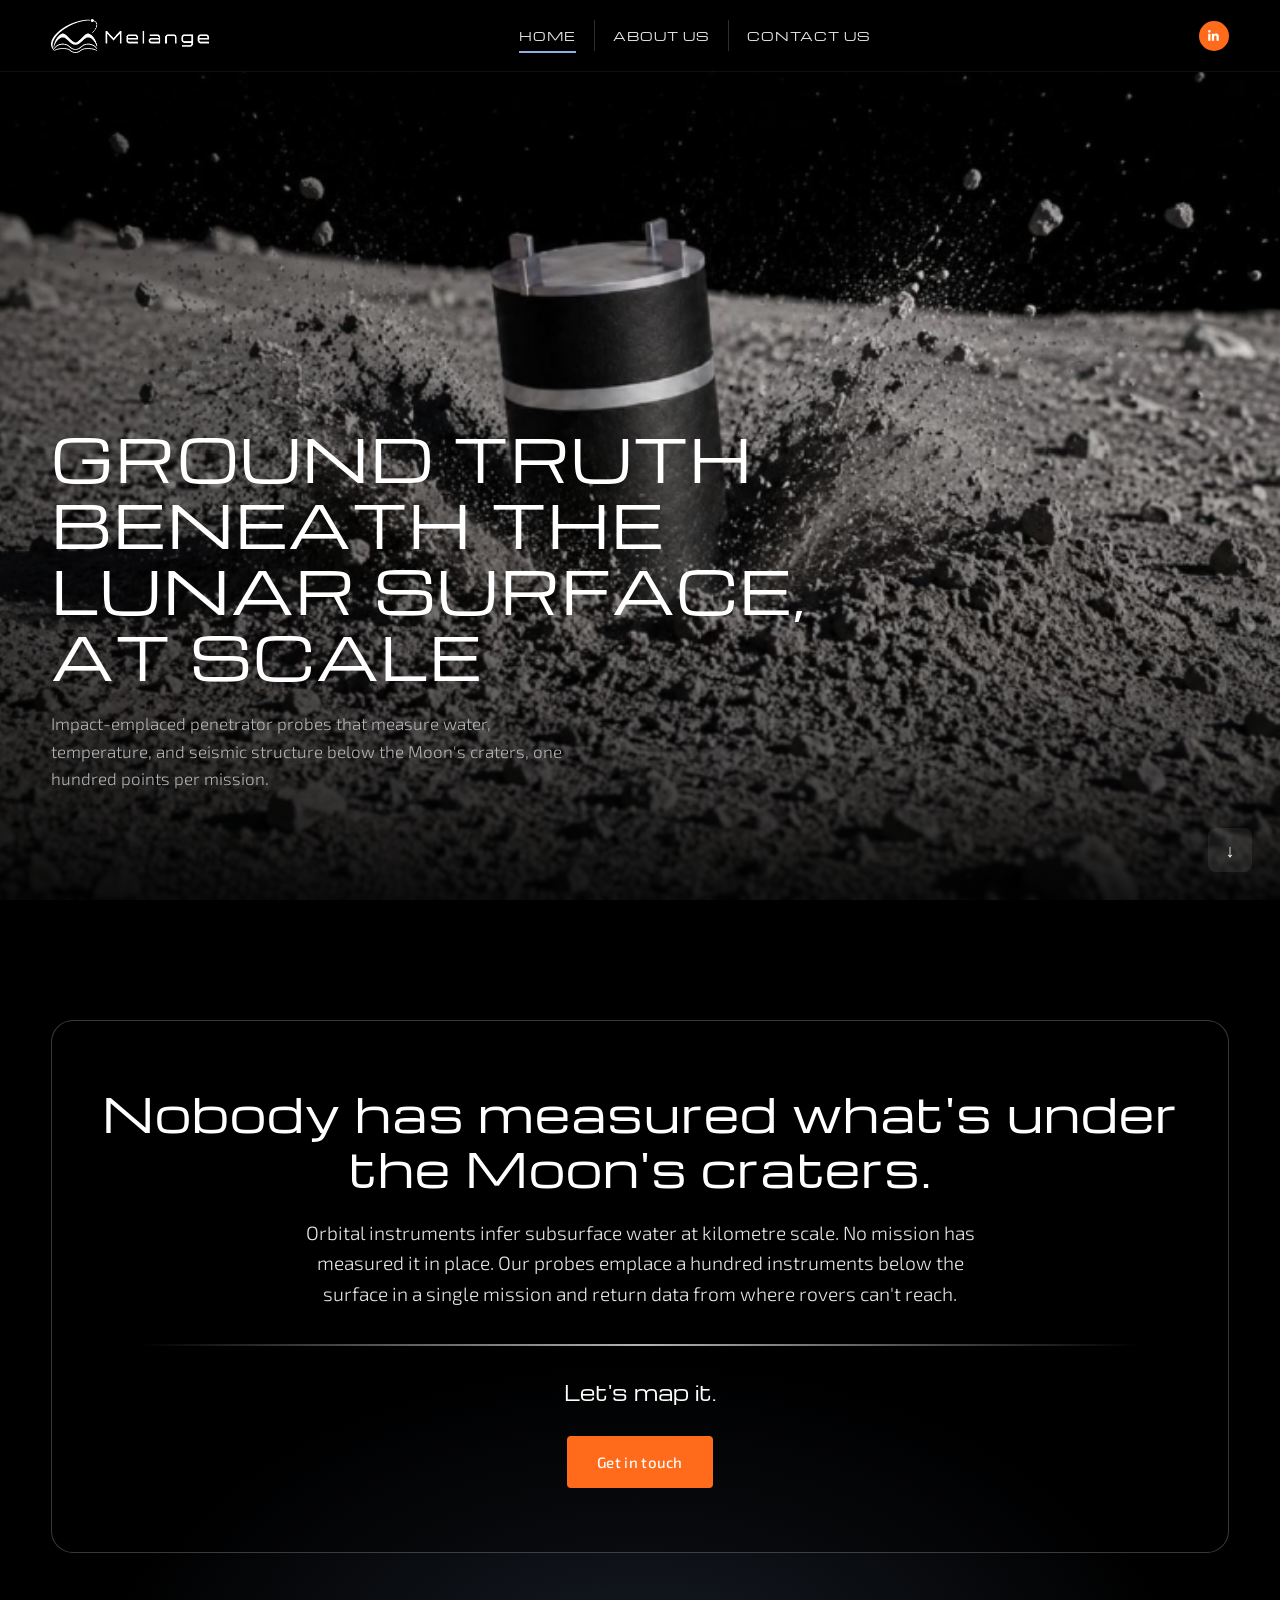
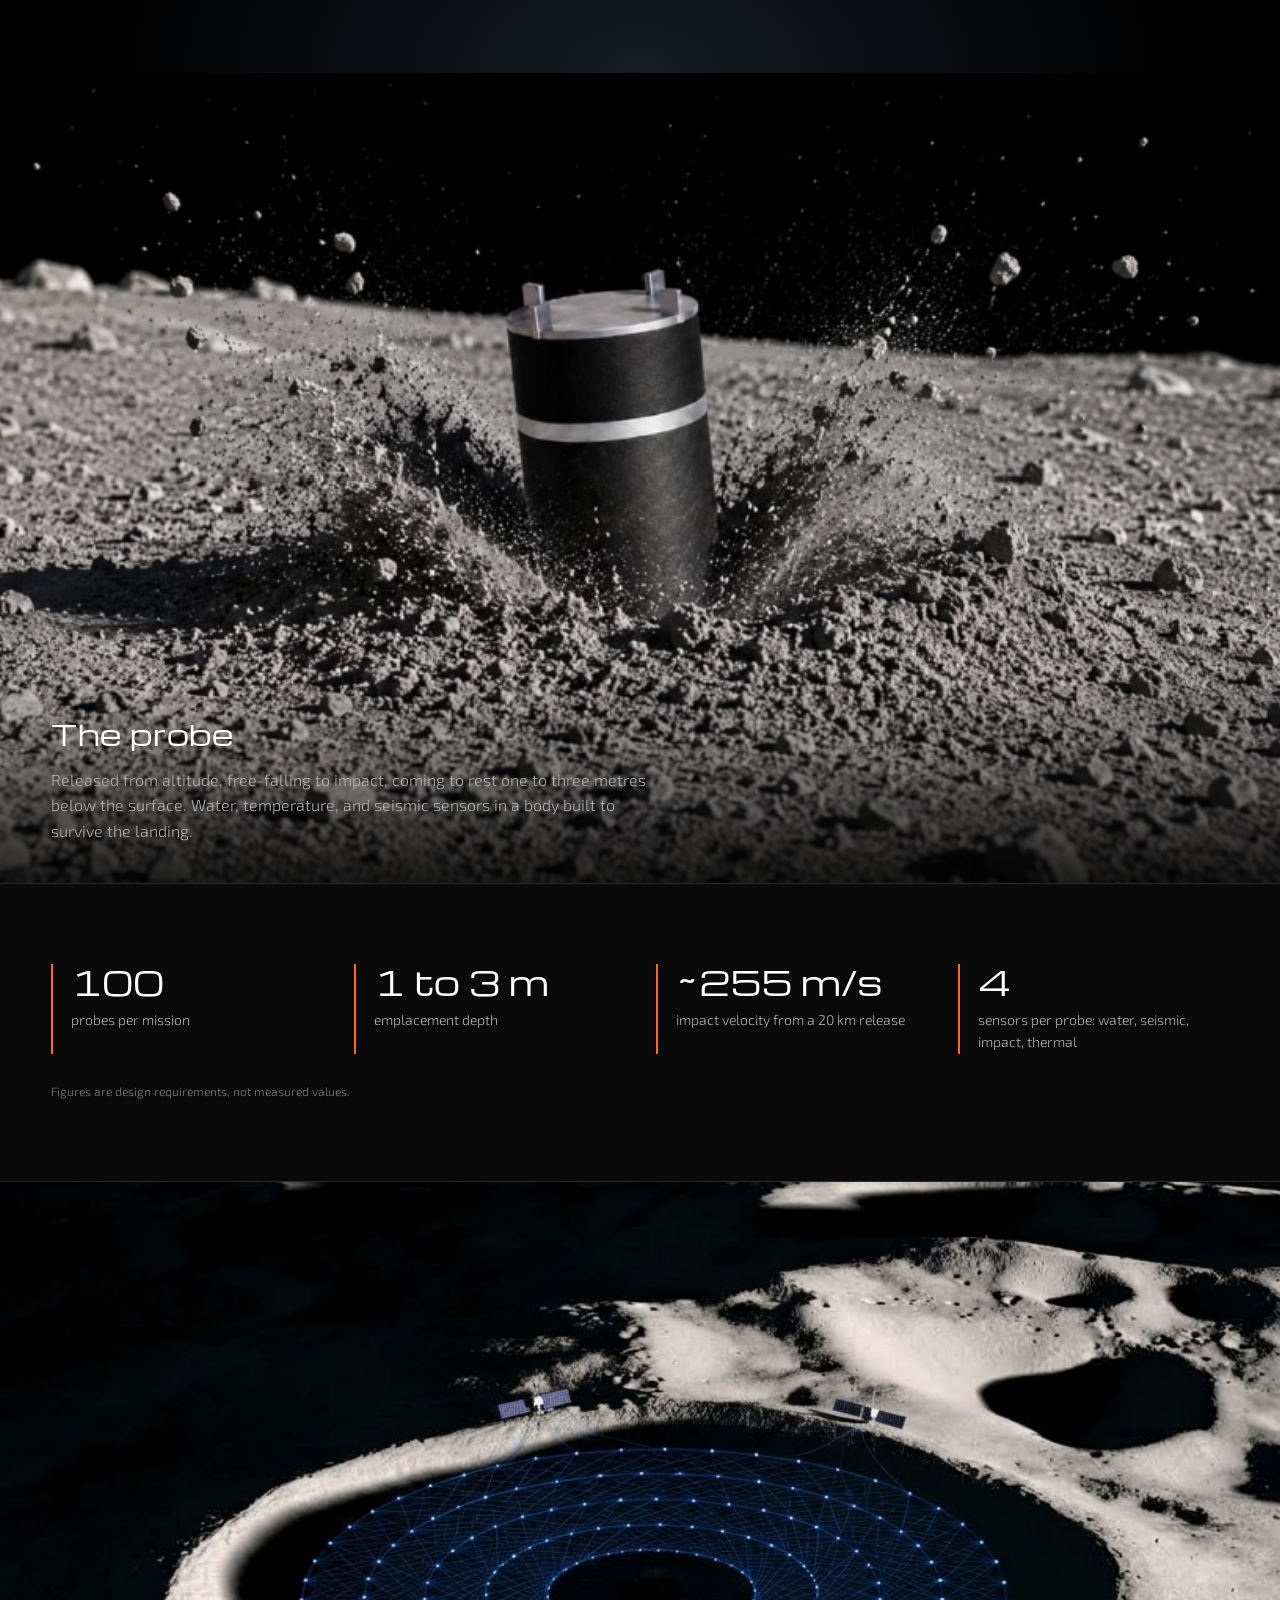
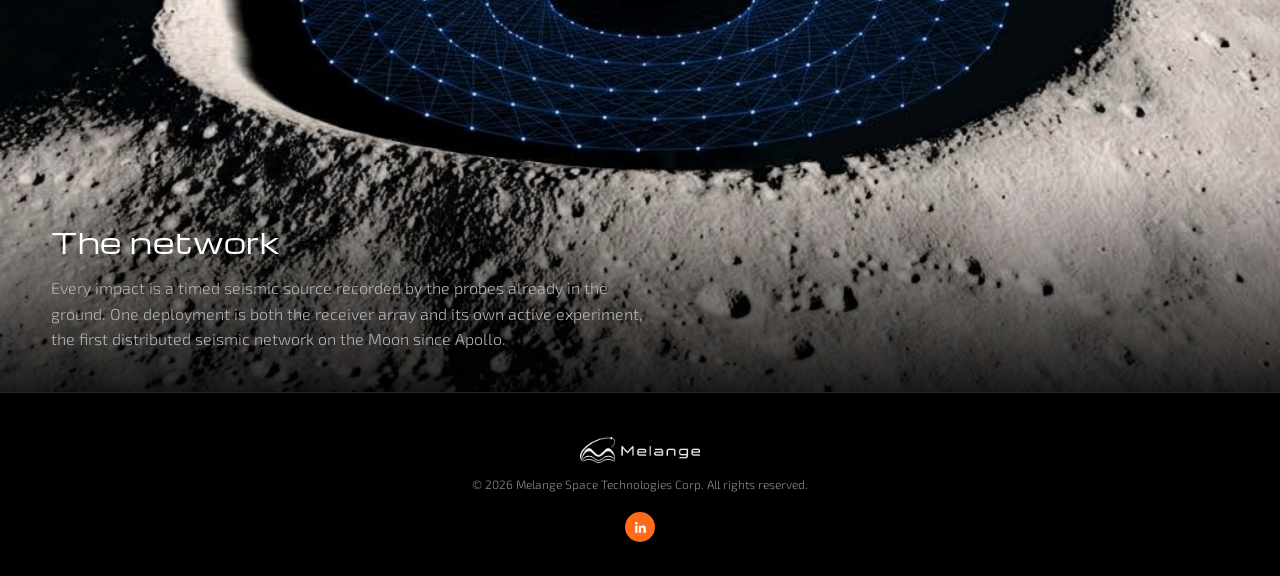
==== index.html @ c3cbf788 "Melange Space site v1 Three static pages, assets, and Pages config.  Co-Authored-By: Claude Fable 5." ====
<!DOCTYPE html>
<html lang="en">
<head>
  <meta charset="utf-8">
  <meta name="viewport" content="width=device-width, initial-scale=1">
  <title>Melange Space</title>
  <meta name="description" content="Melange Space builds impact-emplaced penetrator probes that measure the lunar subsurface at many points in a single mission.">
  <meta property="og:title" content="Melange Space">
  <meta property="og:description" content="Ground truth beneath the lunar surface, at scale.">
  <meta property="og:image" content="assets/penetrator.png">
  <link rel="icon" href="assets/logo.png" type="image/png">
  <link rel="preconnect" href="https://fonts.googleapis.com">
  <link rel="preconnect" href="https://fonts.gstatic.com" crossorigin>
  <link href="https://fonts.googleapis.com/css2?family=Michroma&family=Exo+2:wght@300;400;500&display=swap" rel="stylesheet">
  <link rel="stylesheet" href="css/style.css">
</head>
<body>

<header class="nav">
  <div class="container nav-inner">
    <a class="brand" href="index.html" aria-label="Melange Space home"><img src="assets/logo.png" alt="Melange"></a>
    <input class="nav-toggle" type="checkbox" id="nav-toggle" aria-label="Toggle navigation">
    <label class="nav-burger" for="nav-toggle" aria-hidden="true"><span></span><span></span><span></span></label>
    <ul class="nav-links">
      <li><a class="active" href="index.html">Home</a></li>
      <li><a href="about.html">About Us</a></li>
      <li><a href="contact.html">Contact Us</a></li>
    </ul>
    <div class="nav-social">
      <a href="https://www.linkedin.com/company/melange-space/" aria-label="LinkedIn" target="_blank" rel="noopener">
        <svg viewBox="0 0 24 24"><path d="M20.45 20.45h-3.55v-5.57c0-1.33-.03-3.04-1.85-3.04-1.86 0-2.14 1.45-2.14 2.94v5.67H9.36V9h3.41v1.56h.05c.48-.9 1.64-1.85 3.37-1.85 3.6 0 4.27 2.37 4.27 5.45v6.29zM5.34 7.43a2.06 2.06 0 1 1 0-4.12 2.06 2.06 0 0 1 0 4.12zM7.12 20.45H3.56V9h3.56v11.45z"/></svg>
      </a>
    </div>
  </div>
</header>

<section class="hero">
  <video class="hero-media" autoplay muted loop playsinline poster="assets/penetrator.png">
    <source src="assets/hero.mp4" type="video/mp4">
  </video>
  <div class="container hero-copy">
    <h1>Ground truth beneath the lunar surface, at scale</h1>
    <p class="hero-sub">Impact-emplaced penetrator probes that measure water, temperature, and seismic structure below the Moon's craters, one hundred points per mission.</p>
  </div>
  <a class="scroll-cue" href="#statement" aria-label="Scroll down">&#8595;</a>
</section>

<section class="statement" id="statement">
  <div class="statement-bg"></div>
  <div class="container">
    <div class="statement-box">
      <h2>Nobody has measured what's under the Moon's craters.</h2>
      <p class="lead">Orbital instruments infer subsurface water at kilometre scale. No mission has measured it in place. Our probes emplace a hundred instruments below the surface in a single mission and return data from where rovers can't reach.</p>
      <div class="rule"></div>
      <p class="tag">Let's map it.</p>
      <a class="btn" href="contact.html">Get in touch</a>
    </div>
  </div>
</section>

<section class="bleed">
  <img src="assets/penetrator.png" alt="A Melange penetrator probe emplaced in lunar regolith">
  <div class="bleed-caption">
    <div class="container">
      <h3>The probe</h3>
      <p>Released from altitude, free-falling to impact, coming to rest one to three metres below the surface. Water, temperature, and seismic sensors in a body built to survive the landing.</p>
    </div>
  </div>
</section>

<section class="specs">
  <div class="container">
    <div class="specs-grid">
      <div class="spec"><div class="num">100</div><div class="lbl">probes per mission</div></div>
      <div class="spec"><div class="num">1 to 3 m</div><div class="lbl">emplacement depth</div></div>
      <div class="spec"><div class="num">~255 m/s</div><div class="lbl">impact velocity from a 20 km release</div></div>
      <div class="spec"><div class="num">4</div><div class="lbl">sensors per probe: water, seismic, impact, thermal</div></div>
    </div>
    <p class="specs-note">Figures are design requirements, not measured values.</p>
  </div>
</section>

<section class="bleed">
  <img src="assets/shackleton-network.jpg" alt="Rendering of a probe network across a lunar crater floor">
  <div class="bleed-caption">
    <div class="container">
      <h3>The network</h3>
      <p>Every impact is a timed seismic source recorded by the probes already in the ground. One deployment is both the receiver array and its own active experiment, the first distributed seismic network on the Moon since Apollo.</p>
    </div>
  </div>
</section>

<footer class="footer">
  <div class="container">
    <img src="assets/logo.png" alt="Melange">
    <p class="copy">&copy; 2026 Melange Space Technologies Corp. All rights reserved.</p>
    <div class="foot-social">
      <a href="https://www.linkedin.com/company/melange-space/" aria-label="LinkedIn" target="_blank" rel="noopener"><svg viewBox="0 0 24 24"><path d="M20.45 20.45h-3.55v-5.57c0-1.33-.03-3.04-1.85-3.04-1.86 0-2.14 1.45-2.14 2.94v5.67H9.36V9h3.41v1.56h.05c.48-.9 1.64-1.85 3.37-1.85 3.6 0 4.27 2.37 4.27 5.45v6.29zM5.34 7.43a2.06 2.06 0 1 1 0-4.12 2.06 2.06 0 0 1 0 4.12zM7.12 20.45H3.56V9h3.56v11.45z"/></svg></a>
    </div>
  </div>
</footer>

</body>
</html>
---- css/style.css ----
:root {
  --bg: #000000;
  --surface: #0a0a0a;
  --surface-2: #121212;
  --text: #ffffff;
  --muted: #b3b3b3;
  --line: #2a2a2a;
  --accent: #ff6b1a;
  --accent-hover: #ff8340;
  --head: "Michroma", "Orbitron", "Segoe UI", sans-serif;
  --body: "Exo 2", "Segoe UI", Helvetica, Arial, sans-serif;
  --nav-h: 72px;
}

* { box-sizing: border-box; }
html { scroll-behavior: smooth; }
body {
  margin: 0;
  background: var(--bg);
  color: var(--text);
  font-family: var(--body);
  font-weight: 300;
  line-height: 1.6;
  -webkit-font-smoothing: antialiased;
}
img, video { max-width: 100%; display: block; }
a { color: inherit; text-decoration: none; }
h1, h2, h3 { font-family: var(--head); font-weight: 400; margin: 0; letter-spacing: 0.02em; }
p { margin: 0; }
.container { width: min(1240px, 92vw); margin: 0 auto; }

/* Nav */
.nav {
  position: fixed; top: 0; left: 0; right: 0; z-index: 50;
  height: var(--nav-h);
  background: linear-gradient(180deg, rgba(0,0,0,0.85), rgba(0,0,0,0.55));
  backdrop-filter: blur(6px);
  -webkit-backdrop-filter: blur(6px);
  border-bottom: 1px solid rgba(255,255,255,0.06);
}
.nav-inner {
  height: 100%; display: flex; align-items: center; justify-content: space-between;
}
.brand { display: flex; align-items: center; }
.brand img { height: 34px; width: auto; }
.nav-toggle { display: none; }
.nav-burger { display: none; cursor: pointer; width: 28px; height: 22px; position: relative; }
.nav-burger span {
  position: absolute; left: 0; right: 0; height: 2px; background: var(--text);
  transition: transform .2s, opacity .2s;
}
.nav-burger span:nth-child(1) { top: 0; }
.nav-burger span:nth-child(2) { top: 10px; }
.nav-burger span:nth-child(3) { top: 20px; }
.nav-links { display: flex; align-items: center; gap: 0; list-style: none; margin: 0; padding: 0; }
.nav-links li { border-left: 1px solid rgba(255,255,255,0.18); }
.nav-links li:first-child { border-left: none; }
.nav-links a {
  display: block; padding: 6px 18px;
  font-family: var(--head); font-size: 12px; letter-spacing: 0.08em; text-transform: uppercase;
  color: var(--text); opacity: 0.9; position: relative;
}
.nav-links a:hover { opacity: 1; }
.nav-links a.active::after {
  content: ""; position: absolute; left: 18px; right: 18px; bottom: -2px; height: 2px;
  background: #9ec2ff;
}
.nav-social { display: flex; gap: 10px; margin-left: 18px; }
.nav-social a, .foot-social a {
  width: 30px; height: 30px; border-radius: 50%; background: var(--accent);
  display: inline-flex; align-items: center; justify-content: center;
}
.nav-social a:hover, .foot-social a:hover { background: var(--accent-hover); }
.nav-social svg, .foot-social svg { width: 15px; height: 15px; fill: #fff; }

/* Hero */
.hero {
  position: relative; height: 100vh; min-height: 620px; overflow: hidden;
  display: flex; align-items: flex-end;
}
.hero-media {
  position: absolute; inset: 0; width: 100%; height: 100%; object-fit: cover;
}
.hero::after {
  content: ""; position: absolute; inset: 0;
  background:
    linear-gradient(180deg, rgba(0,0,0,0.55) 0%, rgba(0,0,0,0.05) 35%, rgba(0,0,0,0.35) 70%, rgba(0,0,0,0.9) 100%),
    linear-gradient(90deg, rgba(0,0,0,0.45) 0%, rgba(0,0,0,0) 55%);
}
.hero-copy { position: relative; z-index: 2; padding-bottom: 12vh; }
.hero h1 {
  font-size: clamp(30px, 4.6vw, 62px); line-height: 1.12; text-transform: uppercase;
  max-width: 14ch;
}
.hero-sub { margin-top: 22px; color: var(--muted); max-width: 52ch; font-size: 17px; }
.scroll-cue {
  position: absolute; right: 28px; bottom: 28px; z-index: 3;
  width: 44px; height: 44px; border-radius: 8px; background: rgba(255,255,255,0.08);
  display: flex; align-items: center; justify-content: center; color: #fff; font-size: 18px;
}

/* Statement */
.statement { padding: 120px 0; position: relative; }
.statement-bg {
  position: absolute; inset: 0; background: radial-gradient(60% 60% at 50% 100%, rgba(120,150,200,0.18), transparent 70%);
}
.statement-box {
  position: relative; border: 1px solid rgba(255,255,255,0.22); border-radius: 22px;
  padding: 64px 40px; text-align: center; max-width: 1180px; margin: 0 auto;
  background: rgba(0,0,0,0.35);
}
.statement h2 { font-size: clamp(26px, 3.6vw, 48px); line-height: 1.2; }
.statement .lead { margin: 22px auto 0; max-width: 62ch; font-size: clamp(16px, 1.5vw, 22px); color: #e6e6e6; }
.rule { height: 2px; background: linear-gradient(90deg, transparent, rgba(255,255,255,0.7), transparent); margin: 34px auto 30px; max-width: 1000px; }
.statement .tag { font-family: var(--head); font-size: clamp(16px, 1.6vw, 22px); }
.btn {
  display: inline-block; margin-top: 28px; padding: 14px 30px; border-radius: 4px;
  background: var(--accent); color: #fff; font-family: var(--body); font-weight: 500; font-size: 15px;
  letter-spacing: 0.02em; transition: background .15s, transform .15s;
}
.btn:hover { background: var(--accent-hover); transform: translateY(-1px); }
.btn.small { padding: 10px 18px; font-size: 13px; margin-top: 0; }

/* Full bleed image */
.bleed { position: relative; }
.bleed img { width: 100%; height: min(90vh, 900px); object-fit: cover; }
.bleed-caption {
  position: absolute; left: 0; right: 0; bottom: 0; padding: 48px 0 40px;
  background: linear-gradient(180deg, transparent, rgba(0,0,0,0.85));
}
.bleed-caption h3 { font-size: clamp(18px, 2.2vw, 28px); }
.bleed-caption p { color: var(--muted); margin-top: 10px; max-width: 60ch; }

/* Specs strip */
.specs { padding: 80px 0; border-top: 1px solid var(--line); border-bottom: 1px solid var(--line); background: var(--surface); }
.specs-grid { display: grid; grid-template-columns: repeat(4, 1fr); gap: 32px; }
.spec { border-left: 2px solid var(--accent); padding-left: 18px; }
.spec .num { font-family: var(--head); font-size: clamp(22px, 2.6vw, 34px); line-height: 1.1; }
.spec .lbl { color: var(--muted); margin-top: 8px; font-size: 14px; }
.specs-note { color: #7f7f7f; font-size: 12px; margin-top: 28px; }

/* About */
.page-label { padding-top: calc(var(--nav-h) + 40px); }
.page-label h1 { font-size: 14px; letter-spacing: 0.16em; text-transform: uppercase; }
.feature { padding: 70px 0; }
.feature-grid { display: grid; grid-template-columns: 1fr 1fr; gap: 56px; align-items: center; }
.feature-grid.flip .feature-text { order: 2; }
.feature-grid.flip .feature-img { order: 1; }
.feature-img img { width: 100%; aspect-ratio: 16 / 9; object-fit: cover; border-radius: 10px; }
.feature-text h2 { font-size: clamp(20px, 2.4vw, 30px); }
.feature-text p { color: var(--muted); margin-top: 14px; max-width: 54ch; font-size: 16px; }
.band { background: linear-gradient(180deg, #000, #151515 40%, #000); }

/* Founder */
.founders { padding: 90px 0 60px; text-align: center; }
.founders .intro { font-family: var(--body); font-weight: 300; font-size: clamp(18px, 2vw, 26px); max-width: 60ch; margin: 0 auto 60px; }
.founder-grid { display: flex; justify-content: center; gap: 80px; flex-wrap: wrap; }
.founder { width: 300px; }
.founder .photo {
  width: 150px; height: 150px; margin: 0 auto; border-radius: 12px; overflow: hidden;
  background: var(--accent);
}
.founder .photo img { width: 100%; height: 100%; object-fit: cover; }
.founder h3 { font-size: 18px; margin-top: 22px; }
.founder .role { color: var(--muted); margin-top: 6px; font-size: 14px; }
.founder .links { margin-top: 14px; display: flex; justify-content: center; gap: 10px; }
.founder .links a { width: 30px; height: 30px; border-radius: 6px; background: #1c1c1c; display: inline-flex; align-items: center; justify-content: center; }
.founder .links a:hover { background: var(--accent); }
.founder .links svg { width: 14px; height: 14px; fill: #fff; }
.founder .bar { height: 1px; background: var(--line); margin-top: 40px; }
.cta-center { text-align: center; padding: 20px 0 80px; }

/* Contact */
.contact { padding-top: calc(var(--nav-h) + 60px); padding-bottom: 100px; min-height: 80vh; }
.contact-grid { display: grid; grid-template-columns: 1.1fr 1fr; gap: 60px; align-items: start; }
.contact h1 { font-size: clamp(26px, 3.4vw, 44px); line-height: 1.15; }
.contact .lead { color: var(--muted); margin-top: 18px; max-width: 50ch; font-size: 17px; }
.contact-card { border: 1px solid rgba(255,255,255,0.18); border-radius: 16px; padding: 34px; background: rgba(255,255,255,0.02); }
.contact-card h3 { font-size: 13px; letter-spacing: 0.14em; text-transform: uppercase; color: var(--muted); }
.contact-card .big { font-family: var(--head); font-size: clamp(16px, 1.6vw, 20px); margin-top: 14px; word-break: break-all; }
.contact-card .row { margin-top: 26px; }
.contact-card .row + .row { border-top: 1px solid var(--line); padding-top: 22px; }
.contact-card p { color: var(--muted); margin-top: 8px; font-size: 15px; }

/* Footer */
.footer { border-top: 1px solid var(--line); padding: 44px 0 34px; text-align: center; }
.footer img { height: 26px; width: auto; margin: 0 auto; }
.footer .copy { color: #8a8a8a; font-size: 12px; margin-top: 12px; }
.foot-social { display: flex; justify-content: center; gap: 10px; margin-top: 18px; }

/* Responsive */
@media (max-width: 900px) {
  .specs-grid { grid-template-columns: repeat(2, 1fr); }
  .feature-grid { grid-template-columns: 1fr; gap: 26px; }
  .feature-grid.flip .feature-text { order: 0; }
  .feature-grid.flip .feature-img { order: 0; }
  .contact-grid { grid-template-columns: 1fr; }
  .nav-burger { display: block; }
  .nav-links {
    position: fixed; top: var(--nav-h); left: 0; right: 0;
    flex-direction: column; align-items: stretch; background: rgba(0,0,0,0.96);
    border-bottom: 1px solid var(--line); display: none;
  }
  .nav-links li { border-left: none; border-top: 1px solid var(--line); }
  .nav-links a { padding: 16px 6vw; }
  .nav-links a.active::after { display: none; }
  .nav-social { display: none; }
  .nav-toggle:checked ~ .nav-links { display: flex; }
  .nav-toggle:checked ~ .nav-burger span:nth-child(1) { transform: translateY(10px) rotate(45deg); }
  .nav-toggle:checked ~ .nav-burger span:nth-child(2) { opacity: 0; }
  .nav-toggle:checked ~ .nav-burger span:nth-child(3) { transform: translateY(-10px) rotate(-45deg); }
  .hero-copy { padding-bottom: 14vh; }
  .statement-box { padding: 44px 22px; }
}
@media (max-width: 560px) {
  .specs-grid { grid-template-columns: 1fr; }
  .hero { min-height: 560px; }
}
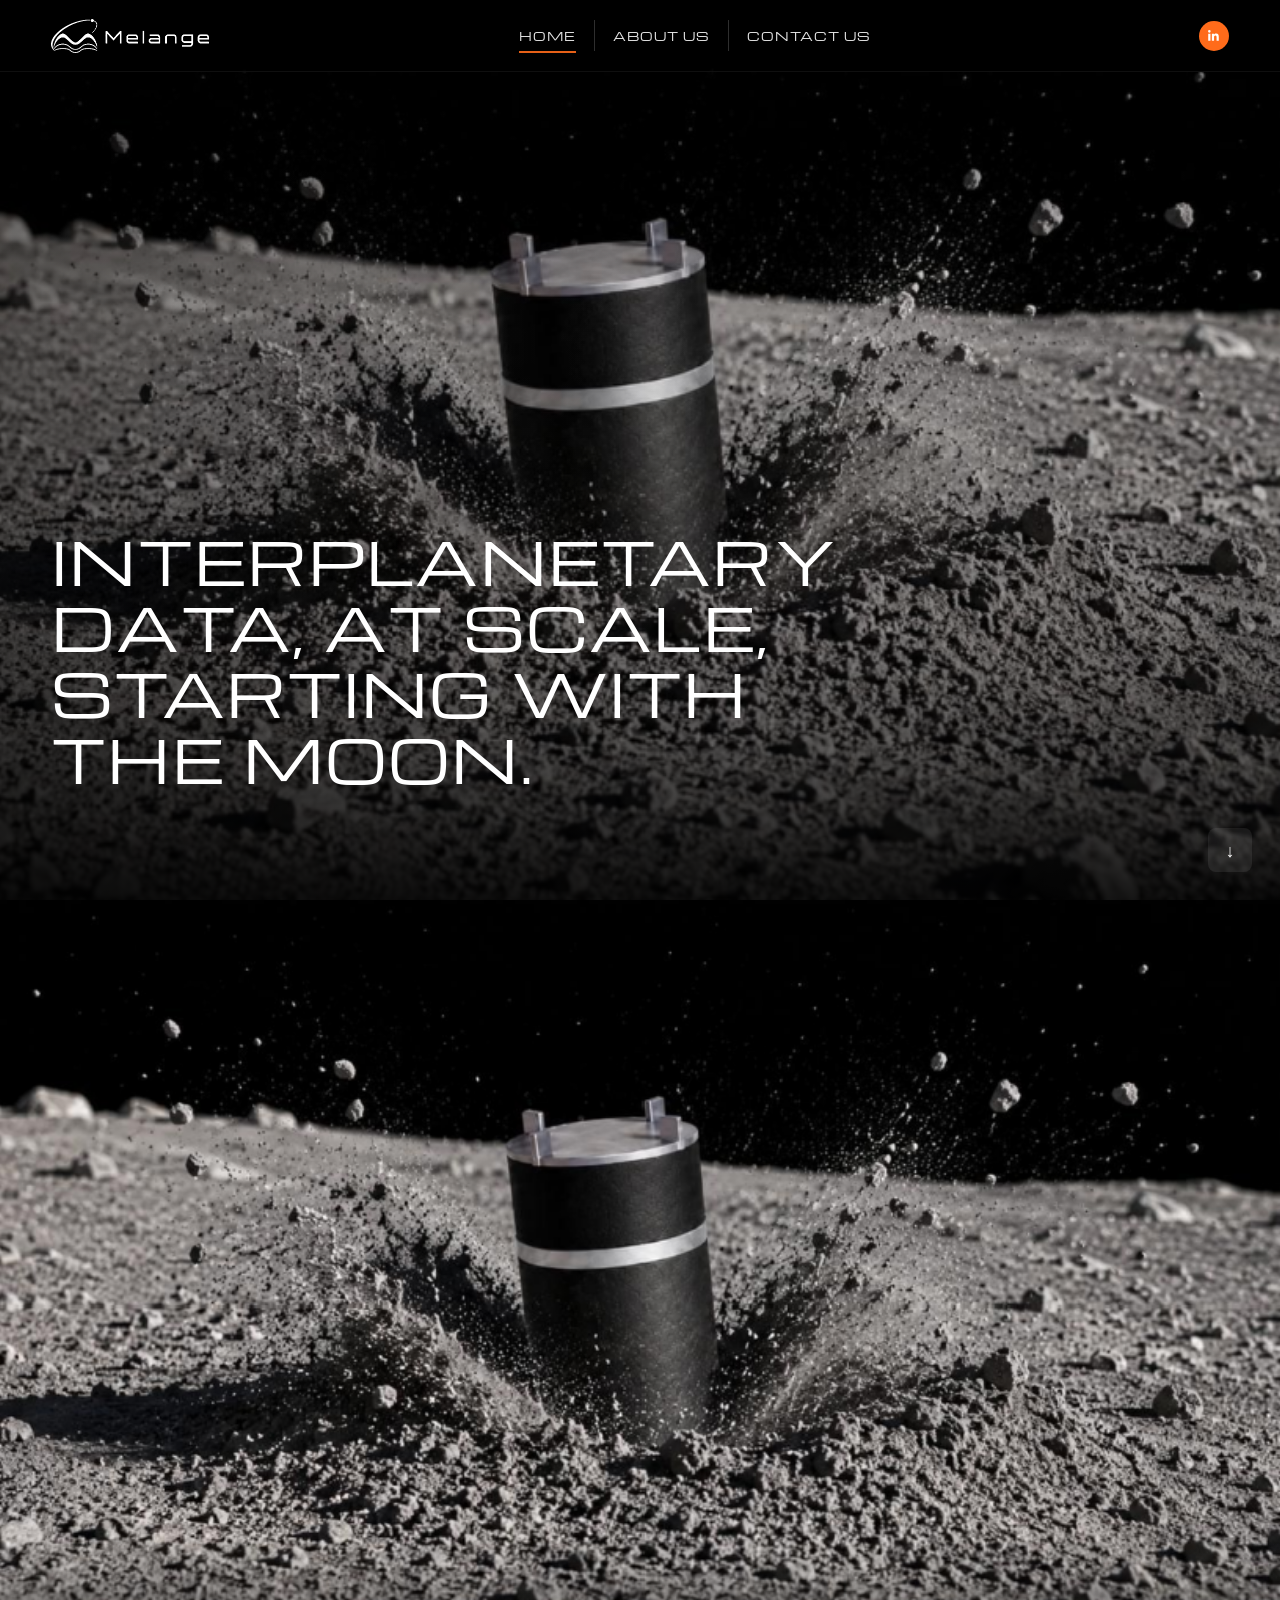
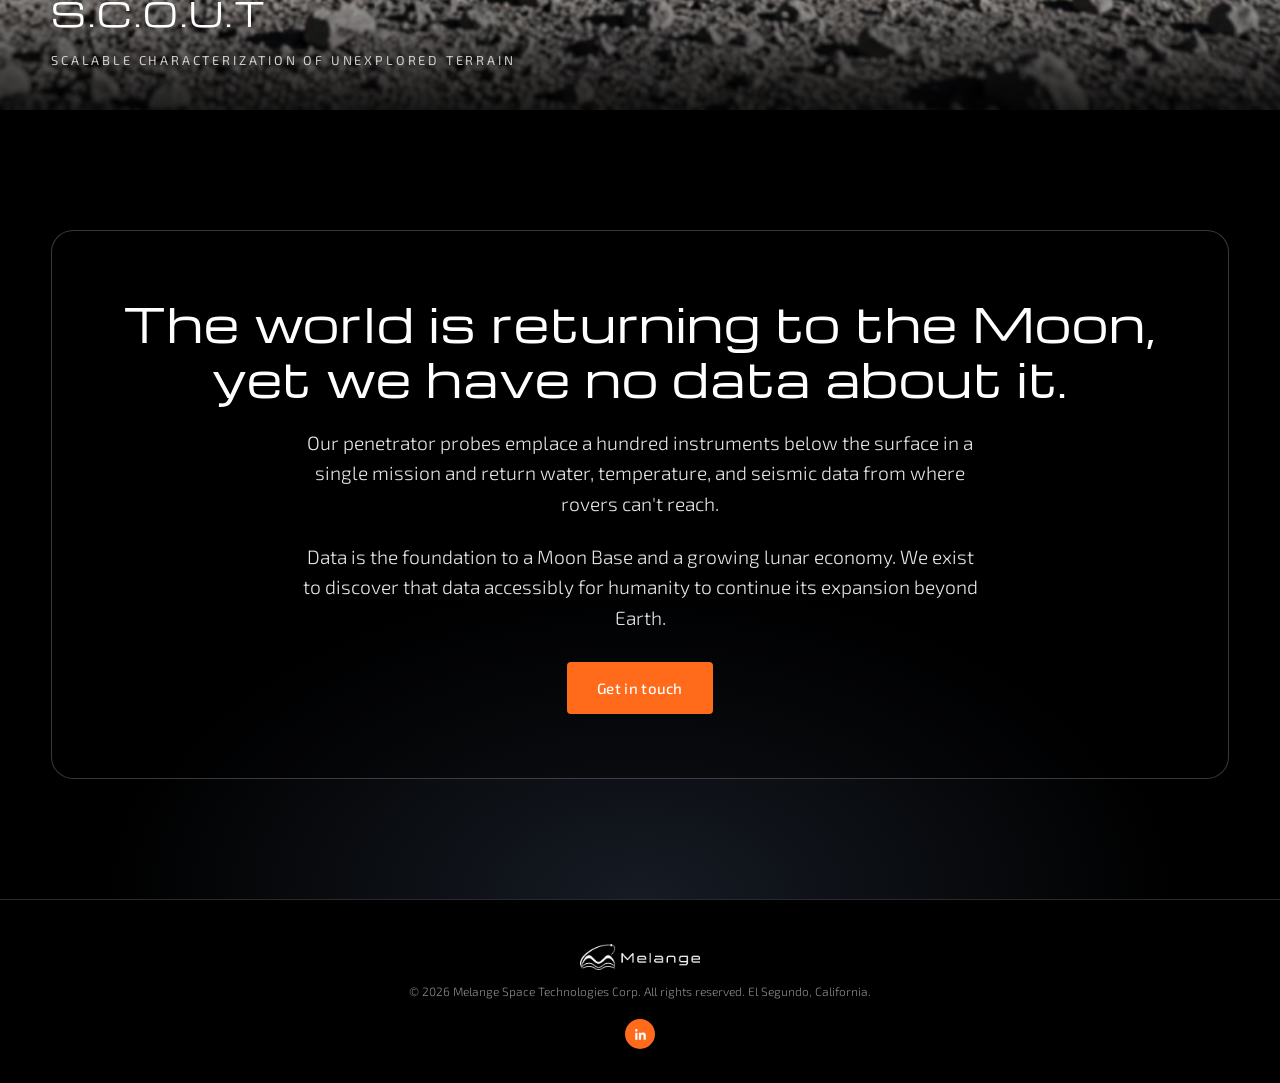
==== commit 9f66b652: "Match Claude Design copy: hero, SCOUT caption, statement, founder card, footer Co-Authored-By: Claud" ====
--- a/index.html
+++ b/index.html
@@ -39,53 +39,29 @@
     <source src="assets/hero.mp4" type="video/mp4">
   </video>
   <div class="container hero-copy">
-    <h1>Ground truth beneath the lunar surface, at scale</h1>
-    <p class="hero-sub">Impact-emplaced penetrator probes that measure water, temperature, and seismic structure below the Moon's craters, one hundred points per mission.</p>
+    <h1>Interplanetary data, at&nbsp;scale, starting with the&nbsp;Moon.</h1>
   </div>
   <a class="scroll-cue" href="#statement" aria-label="Scroll down">&#8595;</a>
 </section>
 
-<section class="statement" id="statement">
-  <div class="statement-bg"></div>
-  <div class="container">
-    <div class="statement-box">
-      <h2>Nobody has measured what's under the Moon's craters.</h2>
-      <p class="lead">Orbital instruments infer subsurface water at kilometre scale. No mission has measured it in place. Our probes emplace a hundred instruments below the surface in a single mission and return data from where rovers can't reach.</p>
-      <div class="rule"></div>
-      <p class="tag">Let's map it.</p>
-      <a class="btn" href="contact.html">Get in touch</a>
+<section class="bleed" id="statement">
+  <img src="assets/penetrator.png" alt="A Melange penetrator probe emplaced in lunar regolith">
+  <div class="bleed-caption">
+    <div class="container">
+      <h3>S.C.O.U.T</h3>
+      <p class="sub">Scalable Characterization of Unexplored Terrain</p>
     </div>
   </div>
 </section>
 
-<section class="bleed">
-  <img src="assets/penetrator.png" alt="A Melange penetrator probe emplaced in lunar regolith">
-  <div class="bleed-caption">
-    <div class="container">
-      <h3>The probe</h3>
-      <p>Released from altitude, free-falling to impact, coming to rest one to three metres below the surface. Water, temperature, and seismic sensors in a body built to survive the landing.</p>
-    </div>
-  </div>
-</section>
-
-<section class="specs">
+<section class="statement">
+  <div class="statement-bg"></div>
   <div class="container">
-    <div class="specs-grid">
-      <div class="spec"><div class="num">100</div><div class="lbl">probes per mission</div></div>
-      <div class="spec"><div class="num">1 to 3 m</div><div class="lbl">emplacement depth</div></div>
-      <div class="spec"><div class="num">~255 m/s</div><div class="lbl">impact velocity from a 20 km release</div></div>
-      <div class="spec"><div class="num">4</div><div class="lbl">sensors per probe: water, seismic, impact, thermal</div></div>
-    </div>
-    <p class="specs-note">Figures are design requirements, not measured values.</p>
-  </div>
-</section>
-
-<section class="bleed">
-  <img src="assets/shackleton-network.jpg" alt="Rendering of a probe network across a lunar crater floor">
-  <div class="bleed-caption">
-    <div class="container">
-      <h3>The network</h3>
-      <p>Every impact is a timed seismic source recorded by the probes already in the ground. One deployment is both the receiver array and its own active experiment, the first distributed seismic network on the Moon since Apollo.</p>
+    <div class="statement-box">
+      <h2>The world is returning to the Moon, yet we have no data about it.</h2>
+      <p class="lead">Our penetrator probes emplace a hundred instruments below the surface in a single mission and return water, temperature, and seismic data from where rovers can't reach.</p>
+      <p class="lead">Data is the foundation to a Moon Base and a growing lunar economy. We exist to discover that data accessibly for humanity to continue its expansion beyond Earth.</p>
+      <a class="btn" href="contact.html">Get in touch</a>
     </div>
   </div>
 </section>
@@ -93,7 +69,7 @@
 <footer class="footer">
   <div class="container">
     <img src="assets/logo.png" alt="Melange">
-    <p class="copy">&copy; 2026 Melange Space Technologies Corp. All rights reserved.</p>
+    <p class="copy">&copy; 2026 Melange Space Technologies Corp. All rights reserved. El Segundo, California.</p>
     <div class="foot-social">
       <a href="https://www.linkedin.com/company/melange-space/" aria-label="LinkedIn" target="_blank" rel="noopener"><svg viewBox="0 0 24 24"><path d="M20.45 20.45h-3.55v-5.57c0-1.33-.03-3.04-1.85-3.04-1.86 0-2.14 1.45-2.14 2.94v5.67H9.36V9h3.41v1.56h.05c.48-.9 1.64-1.85 3.37-1.85 3.6 0 4.27 2.37 4.27 5.45v6.29zM5.34 7.43a2.06 2.06 0 1 1 0-4.12 2.06 2.06 0 0 1 0 4.12zM7.12 20.45H3.56V9h3.56v11.45z"/></svg></a>
     </div>
--- a/css/style.css
+++ b/css/style.css
@@ -63,7 +63,7 @@
 .nav-links a:hover { opacity: 1; }
 .nav-links a.active::after {
   content: ""; position: absolute; left: 18px; right: 18px; bottom: -2px; height: 2px;
-  background: #9ec2ff;
+  background: var(--accent);
 }
 .nav-social { display: flex; gap: 10px; margin-left: 18px; }
 .nav-social a, .foot-social a {
@@ -128,8 +128,9 @@
   position: absolute; left: 0; right: 0; bottom: 0; padding: 48px 0 40px;
   background: linear-gradient(180deg, transparent, rgba(0,0,0,0.85));
 }
-.bleed-caption h3 { font-size: clamp(18px, 2.2vw, 28px); }
+.bleed-caption h3 { font-size: clamp(22px, 2.6vw, 34px); letter-spacing: 0.06em; }
 .bleed-caption p { color: var(--muted); margin-top: 10px; max-width: 60ch; }
+.bleed-caption .sub { font-family: var(--body); font-weight: 400; font-size: clamp(11px, 1vw, 14px); letter-spacing: 0.22em; text-transform: uppercase; color: #cfcfcf; }
 
 /* Specs strip */
 .specs { padding: 80px 0; border-top: 1px solid var(--line); border-bottom: 1px solid var(--line); background: var(--surface); }
@@ -153,21 +154,22 @@
 
 /* Founder */
 .founders { padding: 90px 0 60px; text-align: center; }
-.founders .intro { font-family: var(--body); font-weight: 300; font-size: clamp(18px, 2vw, 26px); max-width: 60ch; margin: 0 auto 60px; }
+.section-title { font-size: clamp(24px, 3vw, 40px); letter-spacing: 0.08em; text-transform: uppercase; margin-bottom: 56px; }
 .founder-grid { display: flex; justify-content: center; gap: 80px; flex-wrap: wrap; }
-.founder { width: 300px; }
+.founder { width: min(400px, 90vw); }
 .founder .photo {
-  width: 150px; height: 150px; margin: 0 auto; border-radius: 12px; overflow: hidden;
-  background: var(--accent);
-}
-.founder .photo img { width: 100%; height: 100%; object-fit: cover; }
-.founder h3 { font-size: 18px; margin-top: 22px; }
-.founder .role { color: var(--muted); margin-top: 6px; font-size: 14px; }
-.founder .links { margin-top: 14px; display: flex; justify-content: center; gap: 10px; }
-.founder .links a { width: 30px; height: 30px; border-radius: 6px; background: #1c1c1c; display: inline-flex; align-items: center; justify-content: center; }
-.founder .links a:hover { background: var(--accent); }
-.founder .links svg { width: 14px; height: 14px; fill: #fff; }
-.founder .bar { height: 1px; background: var(--line); margin-top: 40px; }
+  width: min(380px, 80vw); aspect-ratio: 1 / 1; margin: 0 auto; border-radius: 22px; overflow: hidden;
+  background: #e6e6e6;
+}
+.founder .photo img { width: 100%; height: 100%; object-fit: cover; object-position: center top; }
+.founder h3 { font-size: clamp(20px, 2.2vw, 28px); margin-top: 34px; }
+.founder .role { font-family: var(--head); color: #eaeaea; margin-top: 12px; font-size: 15px; }
+.founder .bio { color: var(--muted); margin: 18px auto 0; max-width: 44ch; font-size: 15px; line-height: 1.7; }
+.founder .links { margin-top: 26px; display: flex; justify-content: center; gap: 10px; }
+.founder .links a { width: 48px; height: 48px; border-radius: 50%; background: var(--accent); display: inline-flex; align-items: center; justify-content: center; }
+.founder .links a:hover { background: var(--accent-hover); }
+.founder .links svg { width: 20px; height: 20px; fill: #fff; }
+.founder .bar { display: none; }
 .cta-center { text-align: center; padding: 20px 0 80px; }
 
 /* Contact */
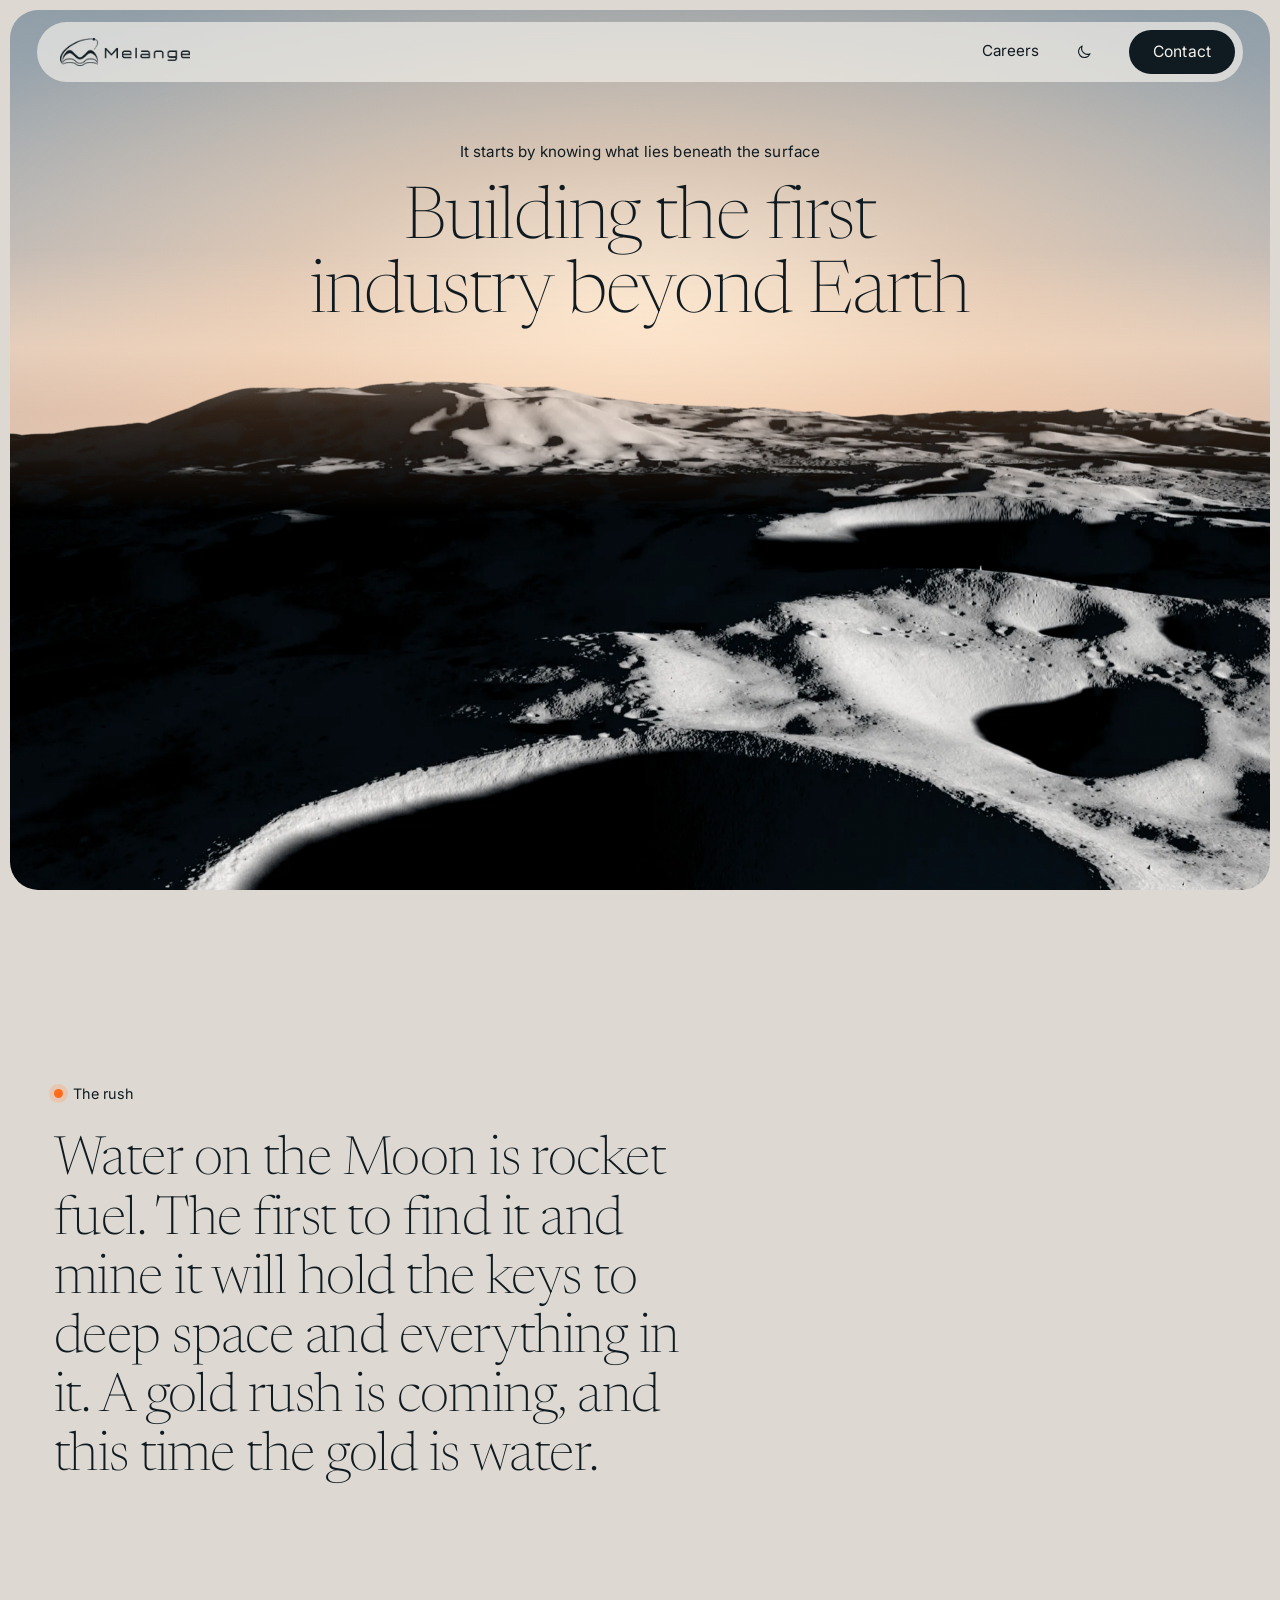
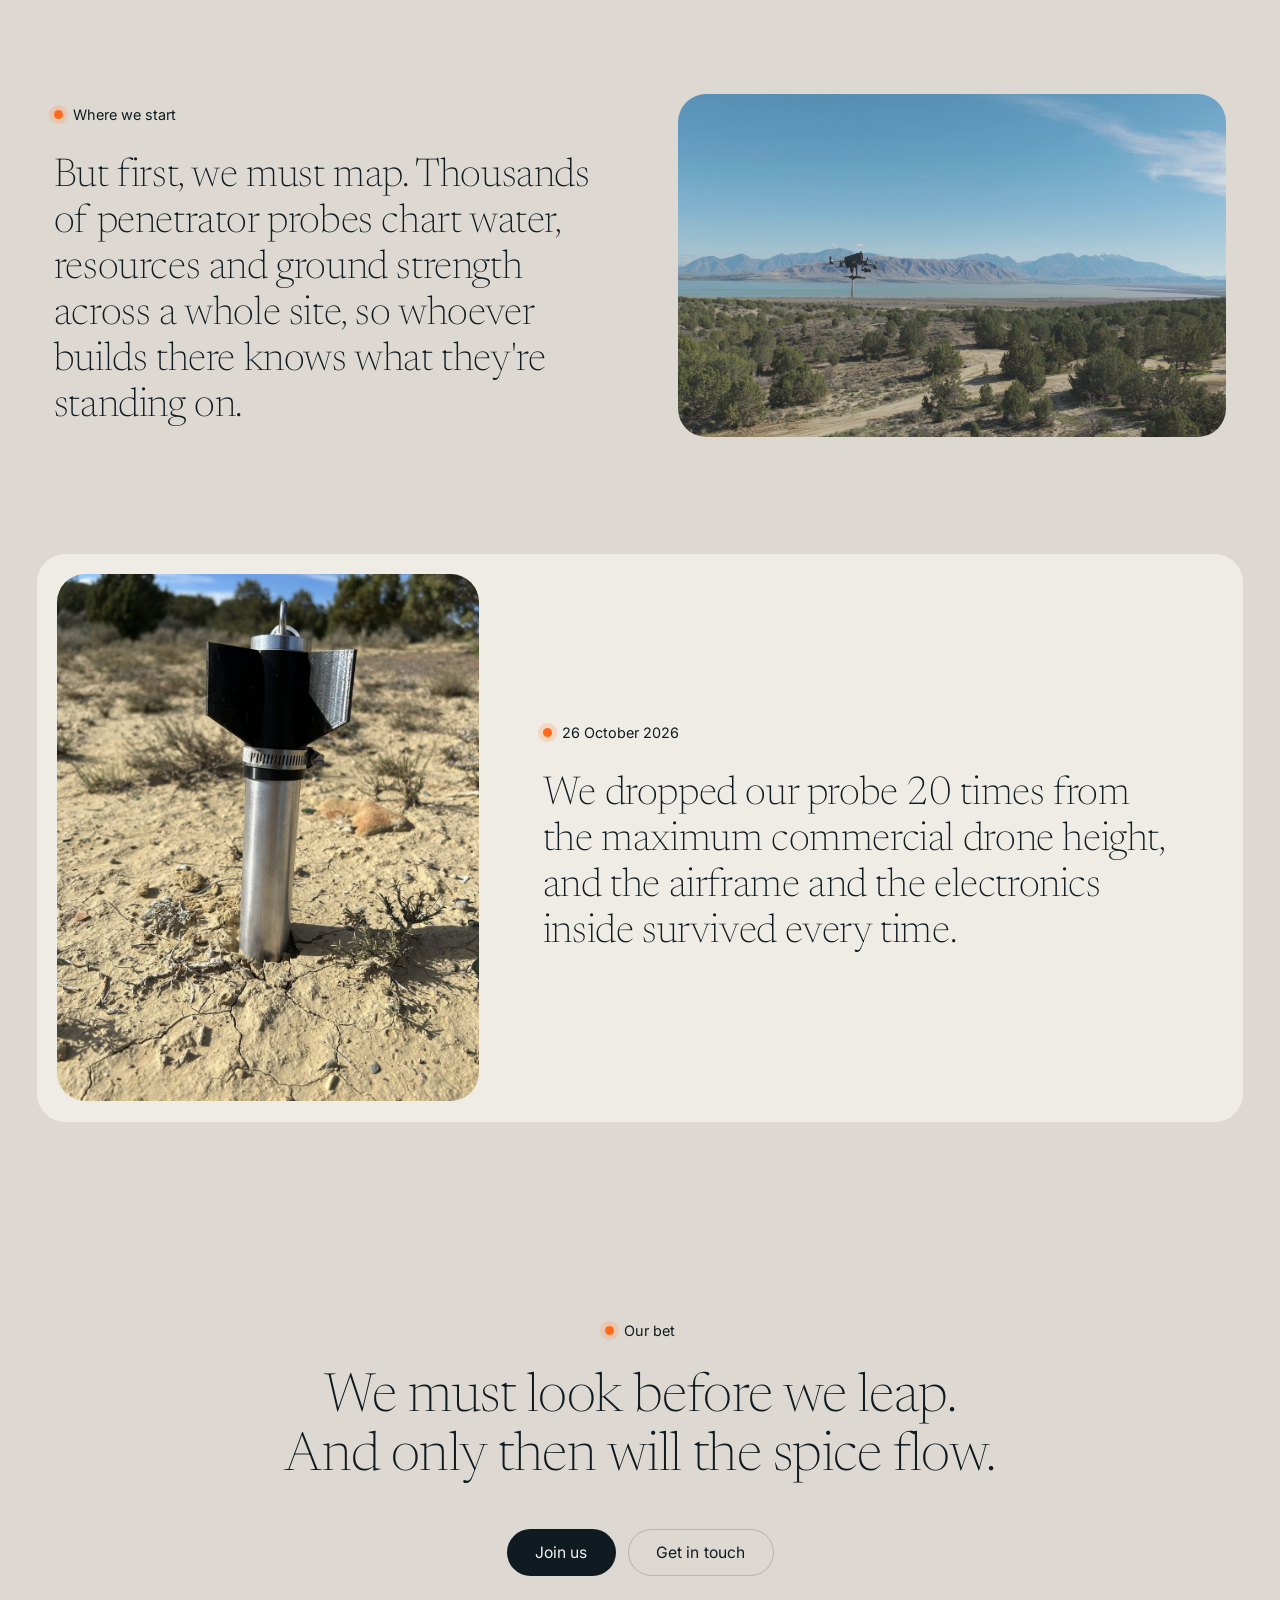
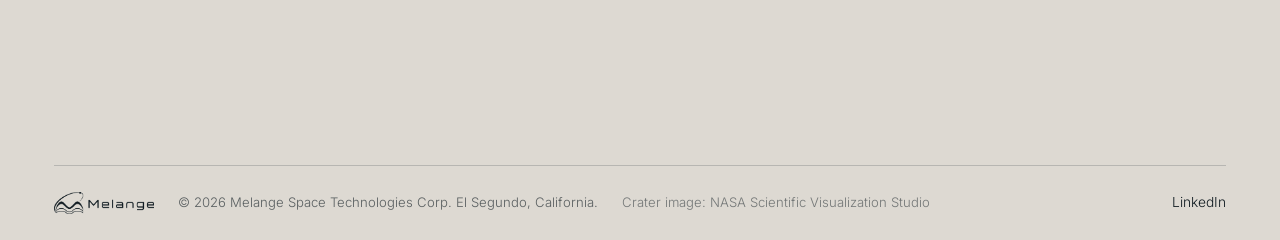
==== commit ccc286bb: "Redesign: one-page home with hero, story and field stills; separate Careers and Contact pages; day a" ====
--- a/index.html
+++ b/index.html
@@ -4,77 +4,125 @@
   <meta charset="utf-8">
   <meta name="viewport" content="width=device-width, initial-scale=1">
   <title>Melange Space</title>
-  <meta name="description" content="Melange Space builds impact-emplaced penetrator probes that measure the lunar subsurface at many points in a single mission.">
+  <meta name="description" content="Melange Space is building the first industry beyond Earth. It starts by knowing what lies beneath the surface of the Moon.">
+  <meta property="og:site_name" content="Melange Space">
+  <meta property="og:type" content="website">
   <meta property="og:title" content="Melange Space">
-  <meta property="og:description" content="Ground truth beneath the lunar surface, at scale.">
-  <meta property="og:image" content="assets/penetrator.png">
-  <link rel="icon" href="assets/logo.png" type="image/png">
+  <meta property="og:description" content="Melange Space is building the first industry beyond Earth. It starts by knowing what lies beneath the surface of the Moon.">
+  <meta property="og:image" content="https://melangespace.com/assets/og.jpg">
+  <meta property="og:url" content="https://melangespace.com/">
+  <link rel="canonical" href="https://melangespace.com/">
+  <meta name="twitter:card" content="summary_large_image">
+  <script>
+    // Night mode: the visitor's own choice if they made one, else their system setting.
+    (function () {
+      var m = null;
+      try { m = localStorage.getItem('mode'); } catch (e) {}
+      if (m !== 'day' && m !== 'night') m = window.matchMedia && matchMedia('(prefers-color-scheme: dark)').matches ? 'night' : 'day';
+      document.documentElement.dataset.mode = m;
+    })();
+  </script>
+  <link rel="icon" href="favicon.ico" sizes="any">
+  <link rel="icon" href="assets/favicon.png" type="image/png">
+  <link rel="apple-touch-icon" href="assets/apple-touch-icon.png">
   <link rel="preconnect" href="https://fonts.googleapis.com">
   <link rel="preconnect" href="https://fonts.gstatic.com" crossorigin>
-  <link href="https://fonts.googleapis.com/css2?family=Michroma&family=Exo+2:wght@300;400;500&display=swap" rel="stylesheet">
+  <link href="https://fonts.googleapis.com/css2?family=Newsreader:opsz,wght@6..72,200;6..72,300&family=Inter:wght@300;400;500&display=swap" rel="stylesheet">
+  <link rel="preload" as="image" href="assets/shackleton-terrain-2000.webp" imagesrcset="assets/shackleton-terrain-1100.webp 1100w, assets/shackleton-terrain-2000.webp 2000w" imagesizes="(max-width: 820px) 160vw, 100vw">
   <link rel="stylesheet" href="css/style.css">
+  <script type="application/ld+json">
+  {
+    "@context": "https://schema.org",
+    "@type": "Organization",
+    "name": "Melange Space Technologies Corp.",
+    "alternateName": "Melange Space",
+    "url": "https://melangespace.com/",
+    "logo": "https://melangespace.com/assets/logo.png",
+    "founder": { "@type": "Person", "name": "Russell Boyer" },
+    "address": { "@type": "PostalAddress", "addressLocality": "El Segundo", "addressRegion": "CA", "addressCountry": "US" },
+    "email": "russell@melangespace.com",
+    "sameAs": ["https://www.linkedin.com/company/melange-space/"]
+  }
+  </script>
 </head>
 <body>
 
-<header class="nav">
-  <div class="container nav-inner">
-    <a class="brand" href="index.html" aria-label="Melange Space home"><img src="assets/logo.png" alt="Melange"></a>
-    <input class="nav-toggle" type="checkbox" id="nav-toggle" aria-label="Toggle navigation">
-    <label class="nav-burger" for="nav-toggle" aria-hidden="true"><span></span><span></span><span></span></label>
-    <ul class="nav-links">
-      <li><a class="active" href="index.html">Home</a></li>
-      <li><a href="about.html">About Us</a></li>
-      <li><a href="contact.html">Contact Us</a></li>
-    </ul>
-    <div class="nav-social">
-      <a href="https://www.linkedin.com/company/melange-space/" aria-label="LinkedIn" target="_blank" rel="noopener">
-        <svg viewBox="0 0 24 24"><path d="M20.45 20.45h-3.55v-5.57c0-1.33-.03-3.04-1.85-3.04-1.86 0-2.14 1.45-2.14 2.94v5.67H9.36V9h3.41v1.56h.05c.48-.9 1.64-1.85 3.37-1.85 3.6 0 4.27 2.37 4.27 5.45v6.29zM5.34 7.43a2.06 2.06 0 1 1 0-4.12 2.06 2.06 0 0 1 0 4.12zM7.12 20.45H3.56V9h3.56v11.45z"/></svg>
-      </a>
-    </div>
-  </div>
+<header class="nav" id="nav">
+  <a class="brand" href="./" aria-label="Melange Space home"><span class="logo" role="img" aria-label="Melange"></span></a>
+  <a class="nav-link" href="careers.html">Careers</a>
+  <button class="mode" type="button" aria-label="Switch between day and night mode">
+    <svg class="moon" viewBox="0 0 24 24" aria-hidden="true"><path d="M20 14.5A8 8 0 0 1 9.5 4a8 8 0 1 0 10.5 10.5z"/></svg>
+    <svg class="sun" viewBox="0 0 24 24" aria-hidden="true"><circle cx="12" cy="12" r="4"/><path d="M12 2.5v2.2M12 19.3v2.2M2.5 12h2.2M19.3 12h2.2M5.3 5.3l1.5 1.5M17.2 17.2l1.5 1.5M5.3 18.7l1.5-1.5M17.2 6.8l1.5-1.5"/></svg>
+  </button>
+  <a class="btn btn-nav" href="contact.html">Contact</a>
 </header>
 
-<section class="hero">
-  <video class="hero-media" autoplay muted loop playsinline poster="assets/penetrator.png">
-    <source src="assets/hero.mp4" type="video/mp4">
-  </video>
-  <div class="container hero-copy">
-    <h1>Interplanetary data, at&nbsp;scale, starting with the&nbsp;Moon.</h1>
-  </div>
-  <a class="scroll-cue" href="#statement" aria-label="Scroll down">&#8595;</a>
-</section>
+<main>
 
-<section class="bleed" id="statement">
-  <img src="assets/penetrator.png" alt="A Melange penetrator probe emplaced in lunar regolith">
-  <div class="bleed-caption">
-    <div class="container">
-      <h3>S.C.O.U.T</h3>
-      <p class="sub">Scalable Characterization of Unexplored Terrain</p>
+  <section class="hero" aria-label="Melange Space">
+    <div class="hero-card">
+      <div class="sky" aria-hidden="true">
+        <div class="sky-glow"></div>
+        <img class="terrain" alt="" decoding="async"
+             src="assets/shackleton-terrain-2000.webp"
+             srcset="assets/shackleton-terrain-1100.webp 1100w, assets/shackleton-terrain-2000.webp 2000w"
+             sizes="(max-width: 820px) 160vw, 100vw">
+        <div class="terrain-tint"></div>
+        <div class="haze"></div>
+        <div class="grain"></div>
+      </div>
+      <div class="hero-copy">
+        <p class="eyebrow-line rise" style="--d:.15s">It starts by knowing what lies beneath the surface</p>
+        <h1 class="display rise" style="--d:.3s">Building the first industry beyond&nbsp;Earth</h1>
+      </div>
     </div>
-  </div>
-</section>
+  </section>
 
-<section class="statement">
-  <div class="statement-bg"></div>
-  <div class="container">
-    <div class="statement-box">
-      <h2>The world is returning to the Moon, yet we have no data about it.</h2>
-      <p class="lead">Our penetrator probes emplace a hundred instruments below the surface in a single mission and return water, temperature, and seismic data from where rovers can't reach.</p>
-      <p class="lead">Data is the foundation to a Moon Base and a growing lunar economy. We exist to discover that data accessibly for humanity to continue its expansion beyond Earth.</p>
-      <a class="btn" href="contact.html">Get in touch</a>
+  <section class="story" id="story">
+
+    <div class="beat beat-solo reveal">
+      <p class="tag"><span class="dot"></span>The rush</p>
+      <h2 class="statement">Water on the Moon is rocket fuel. The first to find it and mine it will hold the keys to deep space and everything in it. A gold rush is coming, and this time the gold is&nbsp;water.</h2>
     </div>
-  </div>
-</section>
+
+    <div class="beat reveal">
+      <div class="beat-text">
+        <p class="tag"><span class="dot"></span>Where we start</p>
+        <h2 class="statement">But first, we must map. Thousands of penetrator probes chart water, resources and ground strength across a whole site, so whoever builds there knows what they're standing&nbsp;on.</h2>
+      </div>
+      <figure class="shot shot-wide"><img src="assets/field-drone.jpg" alt="A drone carrying the Melange test probe over a lake and desert hills" loading="lazy" width="1600" height="1000"></figure>
+    </div>
+
+    <div class="proof reveal">
+      <figure class="shot shot-tall"><img src="assets/field-probe.jpg" alt="The Melange test probe standing in the ground after a drop" loading="lazy" width="1000" height="1250"></figure>
+      <div class="proof-text">
+        <p class="tag"><span class="dot"></span>26 October 2026</p>
+        <h2 class="statement">We dropped our probe 20 times from the maximum commercial drone height, and the airframe and the electronics inside survived every&nbsp;time.</h2>
+      </div>
+    </div>
+
+    <div class="closer reveal">
+      <p class="tag"><span class="dot"></span>Our bet</p>
+      <h2 class="statement">We must look before we&nbsp;leap.<br>And only then will the spice&nbsp;flow.</h2>
+      <div class="actions">
+        <a class="btn" href="careers.html">Join us</a>
+        <a class="btn btn-ghost" href="contact.html">Get in touch</a>
+      </div>
+    </div>
+
+  </section>
+
+</main>
 
 <footer class="footer">
-  <div class="container">
-    <img src="assets/logo.png" alt="Melange">
-    <p class="copy">&copy; 2026 Melange Space Technologies Corp. All rights reserved. El Segundo, California.</p>
-    <div class="foot-social">
-      <a href="https://www.linkedin.com/company/melange-space/" aria-label="LinkedIn" target="_blank" rel="noopener"><svg viewBox="0 0 24 24"><path d="M20.45 20.45h-3.55v-5.57c0-1.33-.03-3.04-1.85-3.04-1.86 0-2.14 1.45-2.14 2.94v5.67H9.36V9h3.41v1.56h.05c.48-.9 1.64-1.85 3.37-1.85 3.6 0 4.27 2.37 4.27 5.45v6.29zM5.34 7.43a2.06 2.06 0 1 1 0-4.12 2.06 2.06 0 0 1 0 4.12zM7.12 20.45H3.56V9h3.56v11.45z"/></svg></a>
-    </div>
+  <div class="footer-inner">
+    <span class="logo" role="img" aria-label="Melange"></span>
+    <p class="copy">&copy; 2026 Melange Space Technologies Corp. El Segundo, California.</p>
+    <span class="credit">Crater image: NASA Scientific Visualization Studio</span>
+    <a class="foot-link" href="https://www.linkedin.com/company/melange-space/" target="_blank" rel="noopener">LinkedIn</a>
   </div>
 </footer>
 
+<script src="js/main.js" defer></script>
 </body>
 </html>
--- a/css/style.css
+++ b/css/style.css
@@ -1,220 +1,446 @@
+/* Melange Space, 2026-11 redesign. Static, no build step.
+   Day mode is the default. Night mode is the same site after dark:
+   it follows the visitor's system setting and the toggle in the nav. */
+
 :root {
-  --bg: #000000;
-  --surface: #0a0a0a;
-  --surface-2: #121212;
-  --text: #ffffff;
-  --muted: #b3b3b3;
-  --line: #2a2a2a;
-  --accent: #ff6b1a;
-  --accent-hover: #ff8340;
-  --head: "Michroma", "Orbitron", "Segoe UI", sans-serif;
-  --body: "Exo 2", "Segoe UI", Helvetica, Arial, sans-serif;
-  --nav-h: 72px;
+  --bg: #DDD9D2;
+  --card: #EFECE6;
+  --ink: #101B21;
+  --ink-soft: rgba(16, 27, 33, .64);
+  --line: rgba(16, 27, 33, .18);
+  --accent: #FF6B1A;
+  --btn-bg: #101B21;
+  --btn-fg: #F4F1EB;
+  --nav-bg: rgba(239, 236, 230, .72);
+  --nav-line: rgba(255, 255, 255, 0);
+  --hero-ink: #101B21;
+  --sky: linear-gradient(180deg, #8E9CA6 0%, #A9AFB4 22%, #CDBFB8 46%, #EBCDB6 64%, #F3D9BF 76%, #E9B894 100%);
+  --sky-glow: radial-gradient(closest-side, rgba(255, 236, 214, .95), rgba(255, 214, 178, .55) 45%, rgba(255, 200, 160, 0) 100%);
+  --haze: linear-gradient(180deg, rgba(255, 221, 190, 0) 0%, rgba(255, 221, 190, .9) 38%, rgba(255, 176, 120, .35) 62%, rgba(255, 176, 120, 0) 100%);
+  --haze-o: .5;
+  --tint: #6F7F8A;
+  --tint-o: .3;
+  --serif: "Newsreader", "Iowan Old Style", "Times New Roman", serif;
+  --sans: "Inter", system-ui, -apple-system, "Segoe UI", sans-serif;
+  --gutter: clamp(20px, 4.2vw, 64px);
+  --radius: clamp(18px, 2.2vw, 30px);
+  --ease: cubic-bezier(.2, .7, .2, 1);
+  --terrain-top: 31%;
+  color-scheme: light;
+}
+
+[data-mode="night"] {
+  --bg: #090B0E;
+  --card: #12161A;
+  --ink: #F2F1EE;
+  --ink-soft: rgba(242, 241, 238, .62);
+  --line: rgba(242, 241, 238, .18);
+  --btn-bg: #F2F1EE;
+  --btn-fg: #0E1114;
+  --nav-bg: rgba(26, 31, 36, .58);
+  --nav-line: rgba(255, 255, 255, .09);
+  --hero-ink: #F2F1EE;
+  --sky: linear-gradient(180deg, #040507 0%, #06080B 34%, #0B1016 100%);
+  --sky-glow: radial-gradient(closest-side, rgba(120, 150, 190, .28), rgba(80, 110, 160, .12) 50%, rgba(60, 90, 140, 0) 100%);
+  --haze-o: 0;
+  --tint-o: 0;
+  color-scheme: dark;
 }
 
 * { box-sizing: border-box; }
-html { scroll-behavior: smooth; }
+html { -webkit-text-size-adjust: 100%; }
 body {
   margin: 0;
+  min-height: 100svh;
+  display: flex;
+  flex-direction: column;
   background: var(--bg);
-  color: var(--text);
-  font-family: var(--body);
+  color: var(--ink);
+  font-family: var(--sans);
   font-weight: 300;
-  line-height: 1.6;
+  font-size: 16px;
+  line-height: 1.5;
   -webkit-font-smoothing: antialiased;
-}
-img, video { max-width: 100%; display: block; }
-a { color: inherit; text-decoration: none; }
-h1, h2, h3 { font-family: var(--head); font-weight: 400; margin: 0; letter-spacing: 0.02em; }
-p { margin: 0; }
-.container { width: min(1240px, 92vw); margin: 0 auto; }
+  text-rendering: optimizeLegibility;
+  transition: background .5s var(--ease), color .5s var(--ease);
+}
+main { flex: 1; }
+img { display: block; max-width: 100%; }
+a { color: inherit; }
+h1, h2, p, ul, dl, dd { margin: 0; }
+ul { padding: 0; list-style: none; }
+button { font: inherit; color: inherit; }
+
+/* Type */
+.display {
+  font-family: var(--serif);
+  font-weight: 200;
+  font-size: clamp(2.5rem, 5.6vw, 5.25rem);
+  line-height: 1.04;
+  letter-spacing: -0.015em;
+  text-wrap: balance;
+}
+.statement {
+  font-family: var(--serif);
+  font-weight: 200;
+  font-size: clamp(1.7rem, 3.1vw, 2.9rem);
+  line-height: 1.16;
+  letter-spacing: -0.01em;
+  text-wrap: pretty;
+}
+.eyebrow-line {
+  font-size: clamp(.95rem, 1.15vw, 1.1rem);
+  font-weight: 400;
+  letter-spacing: .01em;
+  margin-bottom: clamp(14px, 1.6vw, 22px);
+}
+
+/* Logo: the white PNG is used as a mask so it takes any colour */
+.logo {
+  display: block;
+  width: 132px;
+  aspect-ratio: 627 / 135;
+  background: currentColor;
+  -webkit-mask: url(../assets/logo.png) center / contain no-repeat;
+          mask: url(../assets/logo.png) center / contain no-repeat;
+}
+
+/* Buttons */
+.btn {
+  display: inline-flex;
+  align-items: center;
+  justify-content: center;
+  padding: 12px 28px;
+  border-radius: 999px;
+  border: 0;
+  background: var(--btn-bg);
+  color: var(--btn-fg);
+  font-family: var(--sans);
+  font-size: .98rem;
+  font-weight: 400;
+  letter-spacing: .01em;
+  text-decoration: none;
+  cursor: pointer;
+  transition: background .35s var(--ease), color .35s var(--ease), transform .35s var(--ease);
+}
+.btn:hover { background: var(--accent); color: #101B21; transform: translateY(-1px); }
+.btn:focus-visible, a:focus-visible, button:focus-visible { outline: 2px solid var(--accent); outline-offset: 3px; }
 
 /* Nav */
 .nav {
-  position: fixed; top: 0; left: 0; right: 0; z-index: 50;
-  height: var(--nav-h);
-  background: linear-gradient(180deg, rgba(0,0,0,0.85), rgba(0,0,0,0.55));
-  backdrop-filter: blur(6px);
-  -webkit-backdrop-filter: blur(6px);
-  border-bottom: 1px solid rgba(255,255,255,0.06);
-}
-.nav-inner {
-  height: 100%; display: flex; align-items: center; justify-content: space-between;
-}
-.brand { display: flex; align-items: center; }
-.brand img { height: 34px; width: auto; }
-.nav-toggle { display: none; }
-.nav-burger { display: none; cursor: pointer; width: 28px; height: 22px; position: relative; }
-.nav-burger span {
-  position: absolute; left: 0; right: 0; height: 2px; background: var(--text);
-  transition: transform .2s, opacity .2s;
-}
-.nav-burger span:nth-child(1) { top: 0; }
-.nav-burger span:nth-child(2) { top: 10px; }
-.nav-burger span:nth-child(3) { top: 20px; }
-.nav-links { display: flex; align-items: center; gap: 0; list-style: none; margin: 0; padding: 0; }
-.nav-links li { border-left: 1px solid rgba(255,255,255,0.18); }
-.nav-links li:first-child { border-left: none; }
-.nav-links a {
-  display: block; padding: 6px 18px;
-  font-family: var(--head); font-size: 12px; letter-spacing: 0.08em; text-transform: uppercase;
-  color: var(--text); opacity: 0.9; position: relative;
-}
-.nav-links a:hover { opacity: 1; }
-.nav-links a.active::after {
-  content: ""; position: absolute; left: 18px; right: 18px; bottom: -2px; height: 2px;
+  position: fixed;
+  z-index: 20;
+  top: 22px;
+  left: calc(var(--gutter) / 2 + 10px);
+  right: calc(var(--gutter) / 2 + 10px);
+  display: flex;
+  align-items: center;
+  gap: 26px;
+  padding: 8px 8px 8px 22px;
+  border-radius: 999px;
+  background: var(--nav-bg);
+  box-shadow: inset 0 0 0 1px var(--nav-line);
+  -webkit-backdrop-filter: blur(14px) saturate(1.2);
+          backdrop-filter: blur(14px) saturate(1.2);
+  transition: transform .5s var(--ease), background .5s var(--ease);
+}
+.nav.is-hidden { transform: translateY(-140%); }
+.brand { text-decoration: none; margin-right: auto; }
+.nav-link {
+  font-size: .95rem;
+  font-weight: 400;
+  text-decoration: none;
+  position: relative;
+  padding: 4px 0;
+}
+.nav-link::after {
+  content: "";
+  position: absolute; left: 0; right: 0; bottom: 0;
+  height: 1px; background: currentColor;
+  transform: scaleX(0); transform-origin: left;
+  transition: transform .4s var(--ease);
+}
+.nav-link:hover::after, .nav-link[aria-current="page"]::after { transform: scaleX(1); }
+.btn-nav { padding: 10px 24px; }
+
+/* Day and night toggle */
+.mode {
+  width: 38px; height: 38px;
+  display: grid; place-items: center;
+  border: 0; border-radius: 50%;
+  background: transparent;
+  cursor: pointer;
+  transition: background .3s var(--ease);
+}
+.mode:hover { background: var(--line); }
+.mode svg { width: 18px; height: 18px; fill: none; stroke: currentColor; stroke-width: 1.5; stroke-linecap: round; stroke-linejoin: round; }
+.mode .sun { display: none; }
+[data-mode="night"] .mode .sun { display: block; }
+[data-mode="night"] .mode .moon { display: none; }
+
+/* Hero */
+.hero { padding: 10px; }
+.hero-card {
+  position: relative;
+  height: calc(100svh - 20px);
+  min-height: 540px;
+  border-radius: var(--radius);
+  overflow: hidden;
+  isolation: isolate;
+  display: grid;
+  place-items: start center;
+}
+.sky { position: absolute; inset: 0; z-index: -1; background: var(--sky); }
+.sky-glow {
+  position: absolute;
+  left: 50%; top: calc(var(--terrain-top) + 4%);
+  width: min(130vw, 1700px); aspect-ratio: 2.2 / 1;
+  transform: translate(-50%, -50%);
+  background: var(--sky-glow);
+  filter: blur(8px);
+  animation: breathe 9s ease-in-out infinite;
+}
+.terrain, .terrain-tint {
+  position: absolute;
+  left: 50%;
+  top: var(--terrain-top);
+  width: max(100%, calc((100svh - 20px) * .74));
+  aspect-ratio: 1;
+  max-width: none;
+  transform: translateX(-50%);
+}
+.terrain { animation: terrain-in 2.4s var(--ease) both; }
+.terrain-tint {
+  background: var(--tint);
+  opacity: var(--tint-o);
+  mix-blend-mode: color;
+  -webkit-mask: url(../assets/shackleton-terrain-1100.webp) center / 100% 100% no-repeat;
+          mask: url(../assets/shackleton-terrain-1100.webp) center / 100% 100% no-repeat;
+}
+.haze {
+  position: absolute;
+  left: 0; right: 0;
+  top: calc(var(--terrain-top) - 4%);
+  height: 30%;
+  opacity: var(--haze-o);
+  background: var(--haze);
+  pointer-events: none;
+}
+.grain {
+  position: absolute; inset: 0;
+  opacity: .22;
+  mix-blend-mode: soft-light;
+  background-image: url("data:image/svg+xml,%3Csvg xmlns='http://www.w3.org/2000/svg' width='220' height='220'%3E%3Cfilter id='n'%3E%3CfeTurbulence type='fractalNoise' baseFrequency='.9' numOctaves='2' stitchTiles='stitch'/%3E%3CfeColorMatrix values='0 0 0 0 .5  0 0 0 0 .5  0 0 0 0 .5  0 0 0 1 0'/%3E%3C/filter%3E%3Crect width='100%25' height='100%25' filter='url(%23n)'/%3E%3C/svg%3E");
+}
+.hero-copy {
+  color: var(--hero-ink);
+  text-align: center;
+  padding: 0 var(--gutter);
+  max-width: 1080px;
+  margin-top: clamp(104px, 14.5vh, 168px);
+  transform: translateY(var(--copy-y, 0px));
+}
+
+/* Shorter hero for inner pages */
+.hero-short .hero-card {
+  --terrain-top: 50%;
+  height: clamp(340px, 50svh, 520px);
+  min-height: 0;
+}
+.hero-short .hero-copy { margin-top: clamp(104px, 15svh, 150px); }
+
+@keyframes terrain-in {
+  from { transform: translate(-50%, 7vh); opacity: .2; }
+  to   { transform: translate(-50%, 0); opacity: 1; }
+}
+@keyframes breathe {
+  0%, 100% { opacity: .82; }
+  50% { opacity: 1; }
+}
+
+/* Load-in for hero text */
+.rise {
+  opacity: 0;
+  transform: translateY(18px);
+  filter: blur(6px);
+  animation: rise 1.3s var(--ease) var(--d, 0s) forwards;
+}
+@keyframes rise { to { opacity: 1; transform: none; filter: none; } }
+
+/* Scroll reveals */
+.reveal {
+  opacity: 0;
+  transform: translateY(26px);
+  transition: opacity 1.1s var(--ease), transform 1.1s var(--ease);
+}
+.reveal.is-in { opacity: 1; transform: none; }
+
+/* Inner pages */
+.page {
+  padding: clamp(50px, 9vh, 110px) var(--gutter) clamp(70px, 12vh, 140px);
+  display: grid;
+  grid-template-columns: minmax(0, .9fr) minmax(0, 1.1fr);
+  gap: clamp(30px, 6vw, 110px);
+  align-items: start;
+}
+.page-head { max-width: 540px; }
+.page-head .btn { margin-top: clamp(26px, 3vw, 40px); }
+
+.roles { border-top: 1px solid var(--line); }
+.roles a {
+  display: grid;
+  grid-template-columns: 1fr auto 28px;
+  align-items: baseline;
+  gap: 18px;
+  padding: 26px 4px;
+  border-bottom: 1px solid var(--line);
+  text-decoration: none;
+  transition: padding .45s var(--ease), color .35s var(--ease);
+}
+.role-title { font-family: var(--serif); font-weight: 200; font-size: clamp(1.3rem, 2vw, 1.8rem); line-height: 1.2; }
+.role-meta { font-size: .9rem; color: var(--ink-soft); white-space: nowrap; }
+.arrow { justify-self: end; transition: transform .45s var(--ease); }
+.roles a:hover { padding-left: 14px; color: var(--accent); }
+.roles a:hover .arrow { transform: translateX(6px); }
+.fine { font-size: .86rem; color: var(--ink-soft); max-width: 520px; margin-top: 26px; }
+.fine a { text-underline-offset: 3px; }
+
+.details { border-top: 1px solid var(--line); }
+.details div {
+  display: grid;
+  grid-template-columns: minmax(110px, 180px) 1fr;
+  gap: 18px;
+  align-items: baseline;
+  padding: 24px 4px;
+  border-bottom: 1px solid var(--line);
+}
+.details dt { font-size: .9rem; color: var(--ink-soft); }
+.details dd { font-family: var(--serif); font-weight: 200; font-size: clamp(1.25rem, 1.9vw, 1.7rem); line-height: 1.2; }
+.details a { text-decoration: none; }
+.details a:hover { color: var(--accent); }
+
+/* Footer */
+.footer { padding: 0 var(--gutter) 26px; }
+.footer-inner {
+  display: flex;
+  align-items: center;
+  gap: 24px;
+  padding-top: 18px;
+}
+.page + .footer .footer-inner, main + .footer.ruled .footer-inner { border-top: 1px solid var(--line); padding-top: 26px; }
+.footer .logo { width: 100px; }
+.copy { font-size: .82rem; color: var(--ink-soft); }
+.credit { font-size: .82rem; color: var(--ink-soft); opacity: .8; margin-right: auto; }
+.foot-link { font-size: .86rem; text-decoration: none; }
+.foot-link:hover { text-decoration: underline; text-underline-offset: 3px; }
+
+/* Small screens */
+@media (max-width: 820px) {
+  :root { --terrain-top: 40%; }
+  .nav { top: 18px; left: 18px; right: 18px; gap: 14px; padding: 8px 8px 8px 18px; }
+  .logo { width: 100px; }
+  .btn-nav { padding: 9px 16px; font-size: .9rem; }
+  .nav-link { font-size: .9rem; }
+  .mode { width: 32px; height: 32px; margin: 0 -6px; }
+  .hero-copy { margin-top: 124px; }
+  .hero-short .hero-card { --terrain-top: 56%; height: clamp(320px, 46svh, 420px); }
+  .hero-short .hero-copy { margin-top: 112px; }
+  .page { grid-template-columns: 1fr; }
+  .roles a { grid-template-columns: 1fr 24px; }
+  .role-meta { display: none; }
+  .details div { grid-template-columns: 1fr; gap: 4px; }
+  .footer-inner { flex-wrap: wrap; gap: 8px 20px; }
+  .credit { flex-basis: 100%; order: 3; margin: 0; }
+  .copy { flex-basis: 100%; order: 2; }
+  .foot-link { margin-left: auto; }
+}
+
+@media (prefers-reduced-motion: reduce) {
+  .rise, .reveal { opacity: 1; transform: none; filter: none; animation: none; transition: none; }
+  .terrain, .sky-glow { animation: none; }
+  body, .nav { transition: none; }
+}
+
+/* Home: the story below the hero */
+.tag {
+  display: inline-flex;
+  align-items: center;
+  gap: 10px;
+  font-size: .9rem;
+  font-weight: 400;
+  margin-bottom: clamp(18px, 2.2vw, 30px);
+}
+.dot {
+  width: 9px; height: 9px; border-radius: 50%;
   background: var(--accent);
-}
-.nav-social { display: flex; gap: 10px; margin-left: 18px; }
-.nav-social a, .foot-social a {
-  width: 30px; height: 30px; border-radius: 50%; background: var(--accent);
-  display: inline-flex; align-items: center; justify-content: center;
-}
-.nav-social a:hover, .foot-social a:hover { background: var(--accent-hover); }
-.nav-social svg, .foot-social svg { width: 15px; height: 15px; fill: #fff; }
-
-/* Hero */
-.hero {
-  position: relative; height: 100vh; min-height: 620px; overflow: hidden;
-  display: flex; align-items: flex-end;
-}
-.hero-media {
-  position: absolute; inset: 0; width: 100%; height: 100%; object-fit: cover;
-}
-.hero::after {
-  content: ""; position: absolute; inset: 0;
-  background:
-    linear-gradient(180deg, rgba(0,0,0,0.55) 0%, rgba(0,0,0,0.05) 35%, rgba(0,0,0,0.35) 70%, rgba(0,0,0,0.9) 100%),
-    linear-gradient(90deg, rgba(0,0,0,0.45) 0%, rgba(0,0,0,0) 55%);
-}
-.hero-copy { position: relative; z-index: 2; padding-bottom: 12vh; }
-.hero h1 {
-  font-size: clamp(30px, 4.6vw, 62px); line-height: 1.12; text-transform: uppercase;
-  max-width: 14ch;
-}
-.hero-sub { margin-top: 22px; color: var(--muted); max-width: 52ch; font-size: 17px; }
-.scroll-cue {
-  position: absolute; right: 28px; bottom: 28px; z-index: 3;
-  width: 44px; height: 44px; border-radius: 8px; background: rgba(255,255,255,0.08);
-  display: flex; align-items: center; justify-content: center; color: #fff; font-size: 18px;
-}
-
-/* Statement */
-.statement { padding: 120px 0; position: relative; }
-.statement-bg {
-  position: absolute; inset: 0; background: radial-gradient(60% 60% at 50% 100%, rgba(120,150,200,0.18), transparent 70%);
-}
-.statement-box {
-  position: relative; border: 1px solid rgba(255,255,255,0.22); border-radius: 22px;
-  padding: 64px 40px; text-align: center; max-width: 1180px; margin: 0 auto;
-  background: rgba(0,0,0,0.35);
-}
-.statement h2 { font-size: clamp(26px, 3.6vw, 48px); line-height: 1.2; }
-.statement .lead { margin: 22px auto 0; max-width: 62ch; font-size: clamp(16px, 1.5vw, 22px); color: #e6e6e6; }
-.rule { height: 2px; background: linear-gradient(90deg, transparent, rgba(255,255,255,0.7), transparent); margin: 34px auto 30px; max-width: 1000px; }
-.statement .tag { font-family: var(--head); font-size: clamp(16px, 1.6vw, 22px); }
-.btn {
-  display: inline-block; margin-top: 28px; padding: 14px 30px; border-radius: 4px;
-  background: var(--accent); color: #fff; font-family: var(--body); font-weight: 500; font-size: 15px;
-  letter-spacing: 0.02em; transition: background .15s, transform .15s;
-}
-.btn:hover { background: var(--accent-hover); transform: translateY(-1px); }
-.btn.small { padding: 10px 18px; font-size: 13px; margin-top: 0; }
-
-/* Full bleed image */
-.bleed { position: relative; }
-.bleed img { width: 100%; height: min(90vh, 900px); object-fit: cover; }
-.bleed-caption {
-  position: absolute; left: 0; right: 0; bottom: 0; padding: 48px 0 40px;
-  background: linear-gradient(180deg, transparent, rgba(0,0,0,0.85));
-}
-.bleed-caption h3 { font-size: clamp(22px, 2.6vw, 34px); letter-spacing: 0.06em; }
-.bleed-caption p { color: var(--muted); margin-top: 10px; max-width: 60ch; }
-.bleed-caption .sub { font-family: var(--body); font-weight: 400; font-size: clamp(11px, 1vw, 14px); letter-spacing: 0.22em; text-transform: uppercase; color: #cfcfcf; }
-
-/* Specs strip */
-.specs { padding: 80px 0; border-top: 1px solid var(--line); border-bottom: 1px solid var(--line); background: var(--surface); }
-.specs-grid { display: grid; grid-template-columns: repeat(4, 1fr); gap: 32px; }
-.spec { border-left: 2px solid var(--accent); padding-left: 18px; }
-.spec .num { font-family: var(--head); font-size: clamp(22px, 2.6vw, 34px); line-height: 1.1; }
-.spec .lbl { color: var(--muted); margin-top: 8px; font-size: 14px; }
-.specs-note { color: #7f7f7f; font-size: 12px; margin-top: 28px; }
-
-/* About */
-.page-label { padding-top: calc(var(--nav-h) + 40px); }
-.page-label h1 { font-size: 14px; letter-spacing: 0.16em; text-transform: uppercase; }
-.feature { padding: 70px 0; }
-.feature-grid { display: grid; grid-template-columns: 1fr 1fr; gap: 56px; align-items: center; }
-.feature-grid.flip .feature-text { order: 2; }
-.feature-grid.flip .feature-img { order: 1; }
-.feature-img img { width: 100%; aspect-ratio: 16 / 9; object-fit: cover; border-radius: 10px; }
-.feature-text h2 { font-size: clamp(20px, 2.4vw, 30px); }
-.feature-text p { color: var(--muted); margin-top: 14px; max-width: 54ch; font-size: 16px; }
-.band { background: linear-gradient(180deg, #000, #151515 40%, #000); }
-
-/* Founder */
-.founders { padding: 90px 0 60px; text-align: center; }
-.section-title { font-size: clamp(24px, 3vw, 40px); letter-spacing: 0.08em; text-transform: uppercase; margin-bottom: 56px; }
-.founder-grid { display: flex; justify-content: center; gap: 80px; flex-wrap: wrap; }
-.founder { width: min(400px, 90vw); }
-.founder .photo {
-  width: min(380px, 80vw); aspect-ratio: 1 / 1; margin: 0 auto; border-radius: 22px; overflow: hidden;
-  background: #e6e6e6;
-}
-.founder .photo img { width: 100%; height: 100%; object-fit: cover; object-position: center top; }
-.founder h3 { font-size: clamp(20px, 2.2vw, 28px); margin-top: 34px; }
-.founder .role { font-family: var(--head); color: #eaeaea; margin-top: 12px; font-size: 15px; }
-.founder .bio { color: var(--muted); margin: 18px auto 0; max-width: 44ch; font-size: 15px; line-height: 1.7; }
-.founder .links { margin-top: 26px; display: flex; justify-content: center; gap: 10px; }
-.founder .links a { width: 48px; height: 48px; border-radius: 50%; background: var(--accent); display: inline-flex; align-items: center; justify-content: center; }
-.founder .links a:hover { background: var(--accent-hover); }
-.founder .links svg { width: 20px; height: 20px; fill: #fff; }
-.founder .bar { display: none; }
-.cta-center { text-align: center; padding: 20px 0 80px; }
-
-/* Contact */
-.contact { padding-top: calc(var(--nav-h) + 60px); padding-bottom: 100px; min-height: 80vh; }
-.contact-grid { display: grid; grid-template-columns: 1.1fr 1fr; gap: 60px; align-items: start; }
-.contact h1 { font-size: clamp(26px, 3.4vw, 44px); line-height: 1.15; }
-.contact .lead { color: var(--muted); margin-top: 18px; max-width: 50ch; font-size: 17px; }
-.contact-card { border: 1px solid rgba(255,255,255,0.18); border-radius: 16px; padding: 34px; background: rgba(255,255,255,0.02); }
-.contact-card h3 { font-size: 13px; letter-spacing: 0.14em; text-transform: uppercase; color: var(--muted); }
-.contact-card .big { font-family: var(--head); font-size: clamp(16px, 1.6vw, 20px); margin-top: 14px; word-break: break-all; }
-.contact-card .row { margin-top: 26px; }
-.contact-card .row + .row { border-top: 1px solid var(--line); padding-top: 22px; }
-.contact-card p { color: var(--muted); margin-top: 8px; font-size: 15px; }
-
-/* Footer */
-.footer { border-top: 1px solid var(--line); padding: 44px 0 34px; text-align: center; }
-.footer img { height: 26px; width: auto; margin: 0 auto; }
-.footer .copy { color: #8a8a8a; font-size: 12px; margin-top: 12px; }
-.foot-social { display: flex; justify-content: center; gap: 10px; margin-top: 18px; }
-
-/* Responsive */
-@media (max-width: 900px) {
-  .specs-grid { grid-template-columns: repeat(2, 1fr); }
-  .feature-grid { grid-template-columns: 1fr; gap: 26px; }
-  .feature-grid.flip .feature-text { order: 0; }
-  .feature-grid.flip .feature-img { order: 0; }
-  .contact-grid { grid-template-columns: 1fr; }
-  .nav-burger { display: block; }
-  .nav-links {
-    position: fixed; top: var(--nav-h); left: 0; right: 0;
-    flex-direction: column; align-items: stretch; background: rgba(0,0,0,0.96);
-    border-bottom: 1px solid var(--line); display: none;
-  }
-  .nav-links li { border-left: none; border-top: 1px solid var(--line); }
-  .nav-links a { padding: 16px 6vw; }
-  .nav-links a.active::after { display: none; }
-  .nav-social { display: none; }
-  .nav-toggle:checked ~ .nav-links { display: flex; }
-  .nav-toggle:checked ~ .nav-burger span:nth-child(1) { transform: translateY(10px) rotate(45deg); }
-  .nav-toggle:checked ~ .nav-burger span:nth-child(2) { opacity: 0; }
-  .nav-toggle:checked ~ .nav-burger span:nth-child(3) { transform: translateY(-10px) rotate(-45deg); }
-  .hero-copy { padding-bottom: 14vh; }
-  .statement-box { padding: 44px 22px; }
-}
-@media (max-width: 560px) {
-  .specs-grid { grid-template-columns: 1fr; }
-  .hero { min-height: 560px; }
-}
+  box-shadow: 0 0 0 5px rgba(255, 150, 90, .28);
+}
+.story { padding: 0 var(--gutter); }
+.beat {
+  display: grid;
+  grid-template-columns: minmax(0, 1fr) minmax(0, 1fr);
+  gap: clamp(28px, 6vw, 110px);
+  align-items: center;
+  padding: clamp(60px, 13vh, 150px) 0;
+}
+.beat-solo { display: block; padding: clamp(90px, 20vh, 220px) 0 clamp(50px, 10vh, 120px); }
+.beat-solo .statement { max-width: 21ch; font-size: clamp(2rem, 4.2vw, 4rem); line-height: 1.1; }
+.beat-text { max-width: 600px; }
+.beat-flip .beat-text { order: 2; }
+.shot { margin: 0; position: relative; border-radius: var(--radius); overflow: hidden; background: var(--card); }
+.shot img { width: 100%; height: 100%; object-fit: cover; transform: scale(1.07); transition: transform 1.8s var(--ease); }
+.reveal.is-in .shot img, .shot.is-in img { transform: none; }
+.shot-wide { aspect-ratio: 16 / 10; }
+.shot-tall { aspect-ratio: 4 / 5; }
+.shot-square { aspect-ratio: 1; max-width: 460px; justify-self: start; width: 100%; }
+.shot figcaption {
+  position: absolute; left: 14px; bottom: 14px;
+  padding: 7px 14px;
+  border-radius: 999px;
+  background: var(--nav-bg);
+  color: var(--ink);
+  -webkit-backdrop-filter: blur(12px);
+          backdrop-filter: blur(12px);
+  font-size: .82rem;
+  font-weight: 400;
+}
+.proof {
+  display: grid;
+  grid-template-columns: minmax(0, .62fr) minmax(0, 1fr);
+  gap: clamp(26px, 5vw, 90px);
+  align-items: center;
+  background: var(--card);
+  border-radius: var(--radius);
+  padding: clamp(14px, 1.6vw, 22px);
+  margin: 0 calc(var(--gutter) / -2 + 10px);
+  transition: background .5s var(--ease);
+}
+.proof .shot { background: var(--bg); }
+.proof-text { padding: clamp(20px, 4vw, 60px) clamp(10px, 4vw, 70px) clamp(20px, 4vw, 60px) 0; max-width: 680px; }
+.actions { display: flex; flex-wrap: wrap; gap: 12px; margin-top: clamp(28px, 3.2vw, 44px); }
+.btn-ghost { background: transparent; color: var(--ink); box-shadow: inset 0 0 0 1px var(--line); }
+.story + .footer, main:has(.story) + .footer { margin-top: clamp(20px, 5vh, 60px); }
+main:has(.story) + .footer .footer-inner { border-top: 1px solid var(--line); padding-top: 26px; }
+
+@media (max-width: 820px) {
+  .beat { grid-template-columns: 1fr; padding: 54px 0; gap: 26px; }
+  .beat-solo { padding: 76px 0 30px; }
+  .beat-flip .beat-text { order: 0; }
+  .proof { grid-template-columns: 1fr; margin: 0 -8px; }
+  .proof-text { padding: 8px 12px 22px; }
+  .shot-tall { aspect-ratio: 1; }
+  .shot-square { max-width: none; }
+}
+@media (prefers-reduced-motion: reduce) { .shot img { transform: none; transition: none; } }
+
+/* Home: closing line, centred, no image */
+.closer {
+  display: flex;
+  flex-direction: column;
+  align-items: center;
+  text-align: center;
+  padding: clamp(100px, 22vh, 240px) 0 clamp(80px, 16vh, 180px);
+}
+.closer .statement { max-width: 30ch; font-size: clamp(2rem, 4.2vw, 4rem); line-height: 1.1; }
+.closer .actions { justify-content: center; }
+@media (max-width: 820px) { .closer { padding: 84px 0 64px; } }
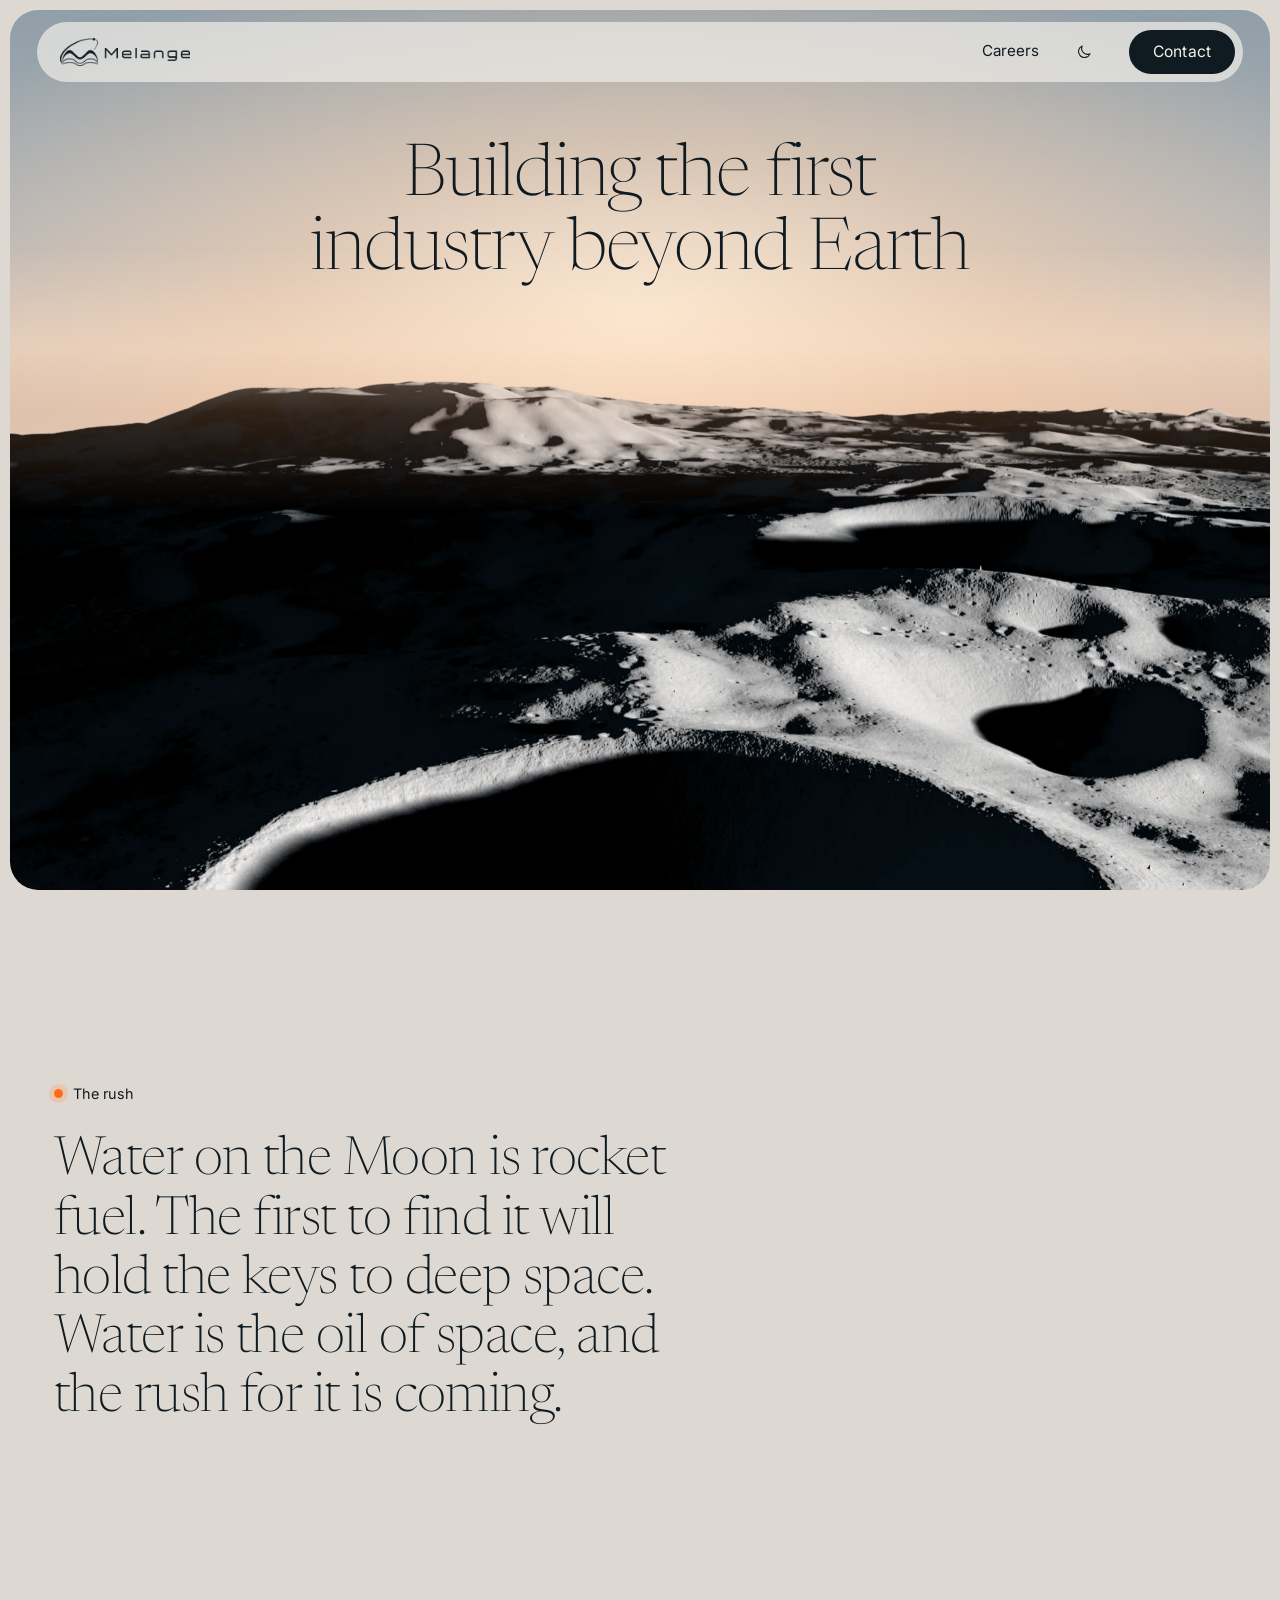
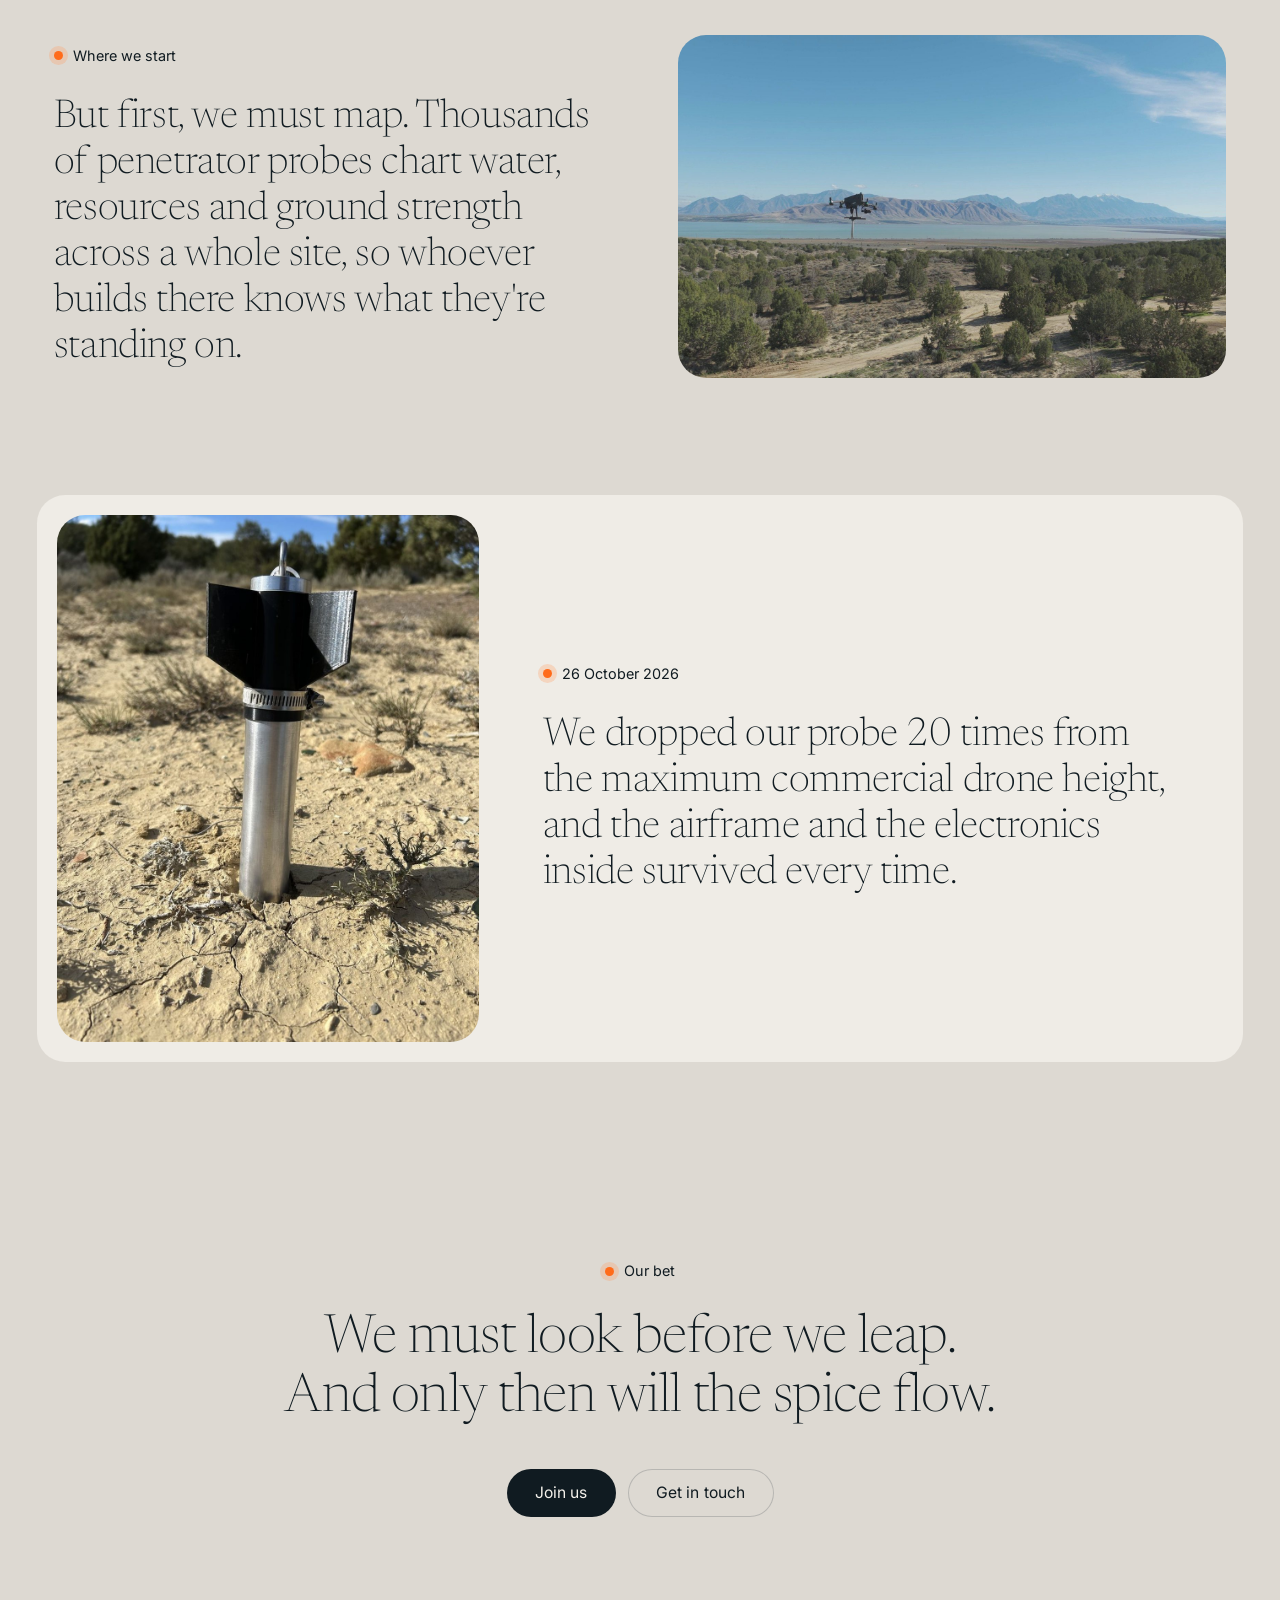
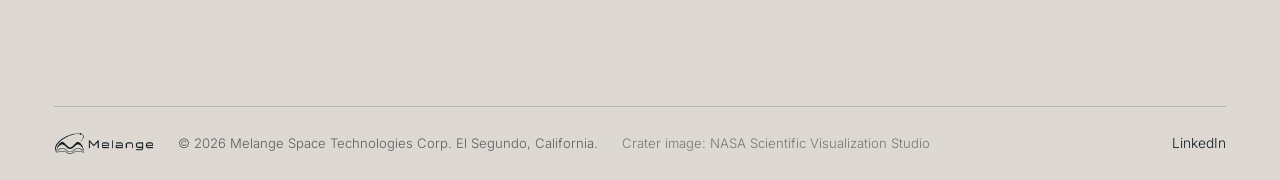
==== commit c0bb3e2f: "Home copy: hero headline stands alone; block 1 shortened, oil-of-space line Co-Authored-By: Claude F" ====
--- a/index.html
+++ b/index.html
@@ -4,11 +4,11 @@
   <meta charset="utf-8">
   <meta name="viewport" content="width=device-width, initial-scale=1">
   <title>Melange Space</title>
-  <meta name="description" content="Melange Space is building the first industry beyond Earth. It starts by knowing what lies beneath the surface of the Moon.">
+  <meta name="description" content="Water on the Moon is rocket fuel. Melange Space maps what lies beneath the lunar surface, the first step to building the first industry beyond Earth.">
   <meta property="og:site_name" content="Melange Space">
   <meta property="og:type" content="website">
   <meta property="og:title" content="Melange Space">
-  <meta property="og:description" content="Melange Space is building the first industry beyond Earth. It starts by knowing what lies beneath the surface of the Moon.">
+  <meta property="og:description" content="Water on the Moon is rocket fuel. Melange Space maps what lies beneath the lunar surface, the first step to building the first industry beyond Earth.">
   <meta property="og:image" content="https://melangespace.com/assets/og.jpg">
   <meta property="og:url" content="https://melangespace.com/">
   <link rel="canonical" href="https://melangespace.com/">
@@ -72,8 +72,7 @@
         <div class="grain"></div>
       </div>
       <div class="hero-copy">
-        <p class="eyebrow-line rise" style="--d:.15s">It starts by knowing what lies beneath the surface</p>
-        <h1 class="display rise" style="--d:.3s">Building the first industry beyond&nbsp;Earth</h1>
+        <h1 class="display rise" style="--d:.15s">Building the first industry beyond&nbsp;Earth</h1>
       </div>
     </div>
   </section>
@@ -82,7 +81,7 @@
 
     <div class="beat beat-solo reveal">
       <p class="tag"><span class="dot"></span>The rush</p>
-      <h2 class="statement">Water on the Moon is rocket fuel. The first to find it and mine it will hold the keys to deep space and everything in it. A gold rush is coming, and this time the gold is&nbsp;water.</h2>
+      <h2 class="statement">Water on the Moon is rocket fuel. The first to find it will hold the keys to deep space. Water is the oil of space, and the rush for it is&nbsp;coming.</h2>
     </div>
 
     <div class="beat reveal">
--- a/css/style.css
+++ b/css/style.css
@@ -444,3 +444,9 @@
 .closer .statement { max-width: 30ch; font-size: clamp(2rem, 4.2vw, 4rem); line-height: 1.1; }
 .closer .actions { justify-content: center; }
 @media (max-width: 820px) { .closer { padding: 84px 0 64px; } }
+
+/* Careers rows: title with the location line under it */
+.roles a { grid-template-columns: 1fr 24px; }
+.role-main { display: flex; flex-direction: column; gap: 6px; }
+.role-meta { display: block; white-space: normal; }
+@media (max-width: 820px) { .role-meta { display: block; font-size: .84rem; } }
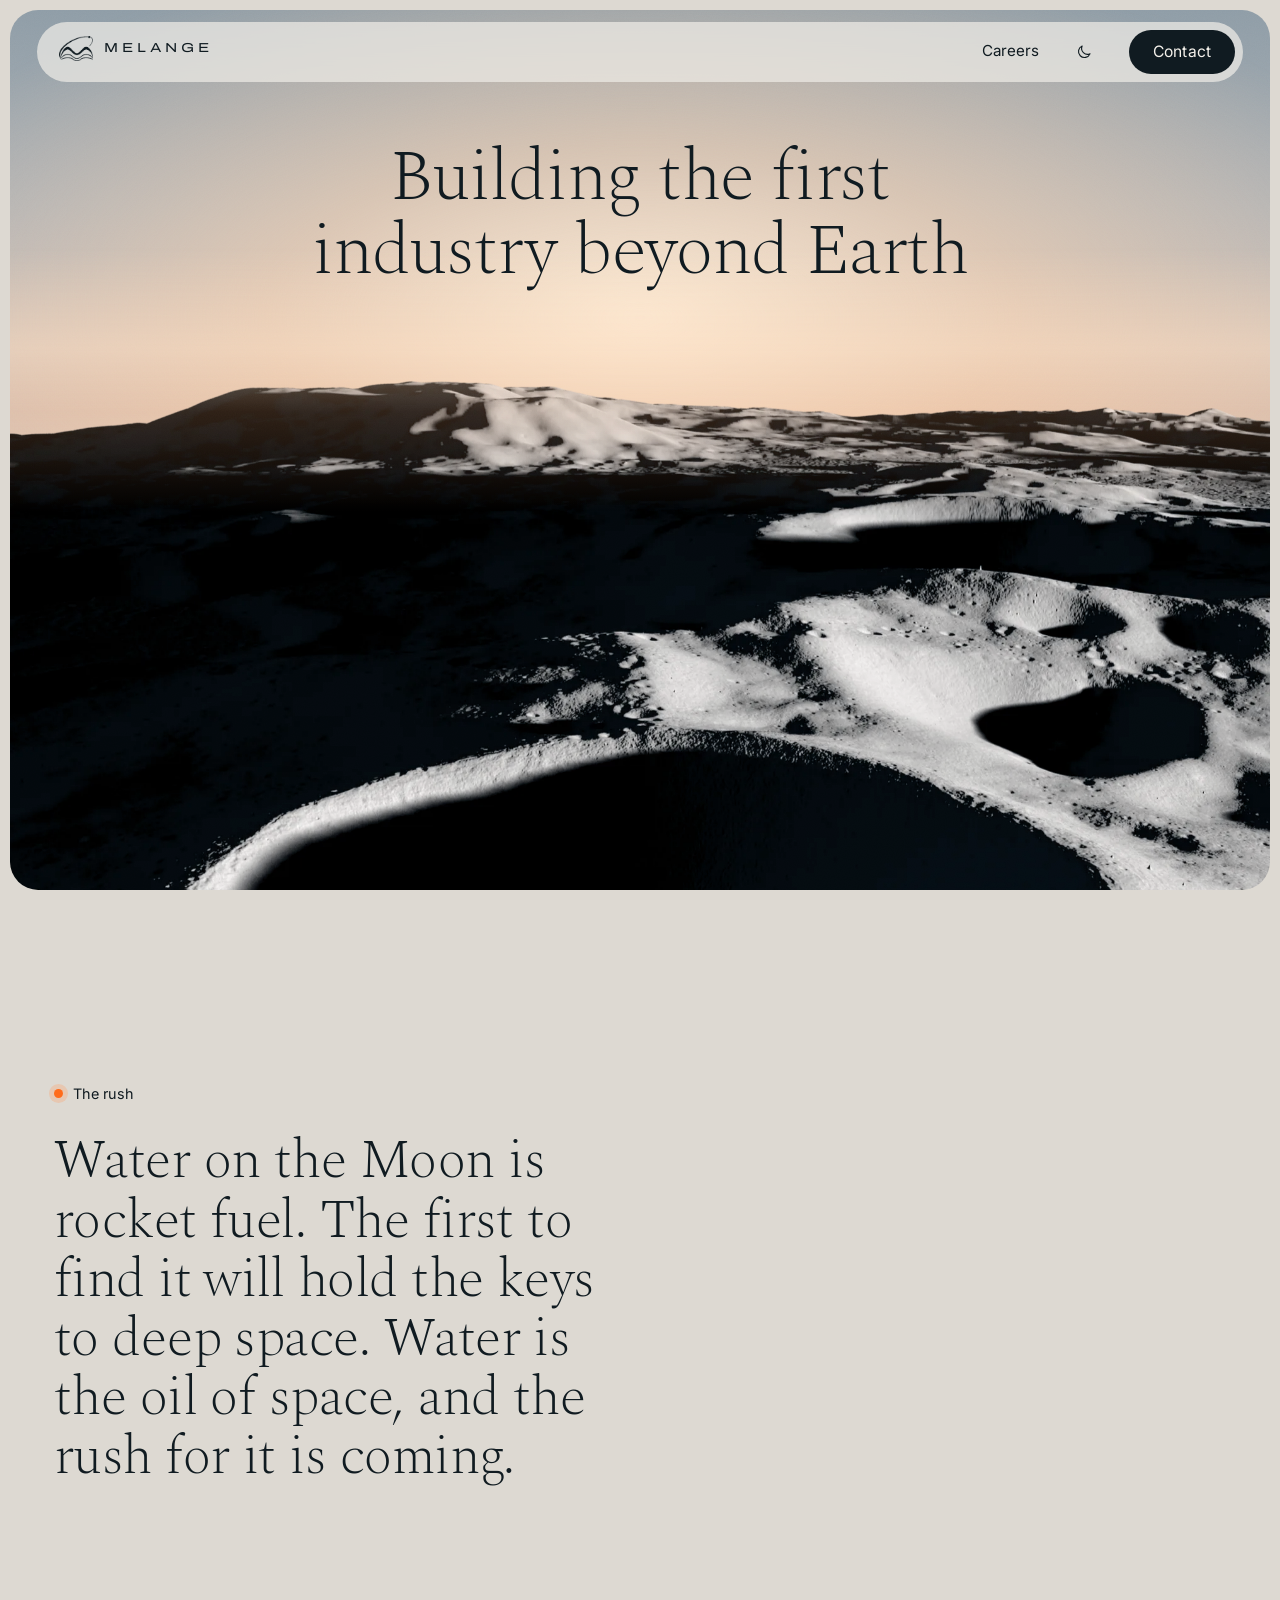
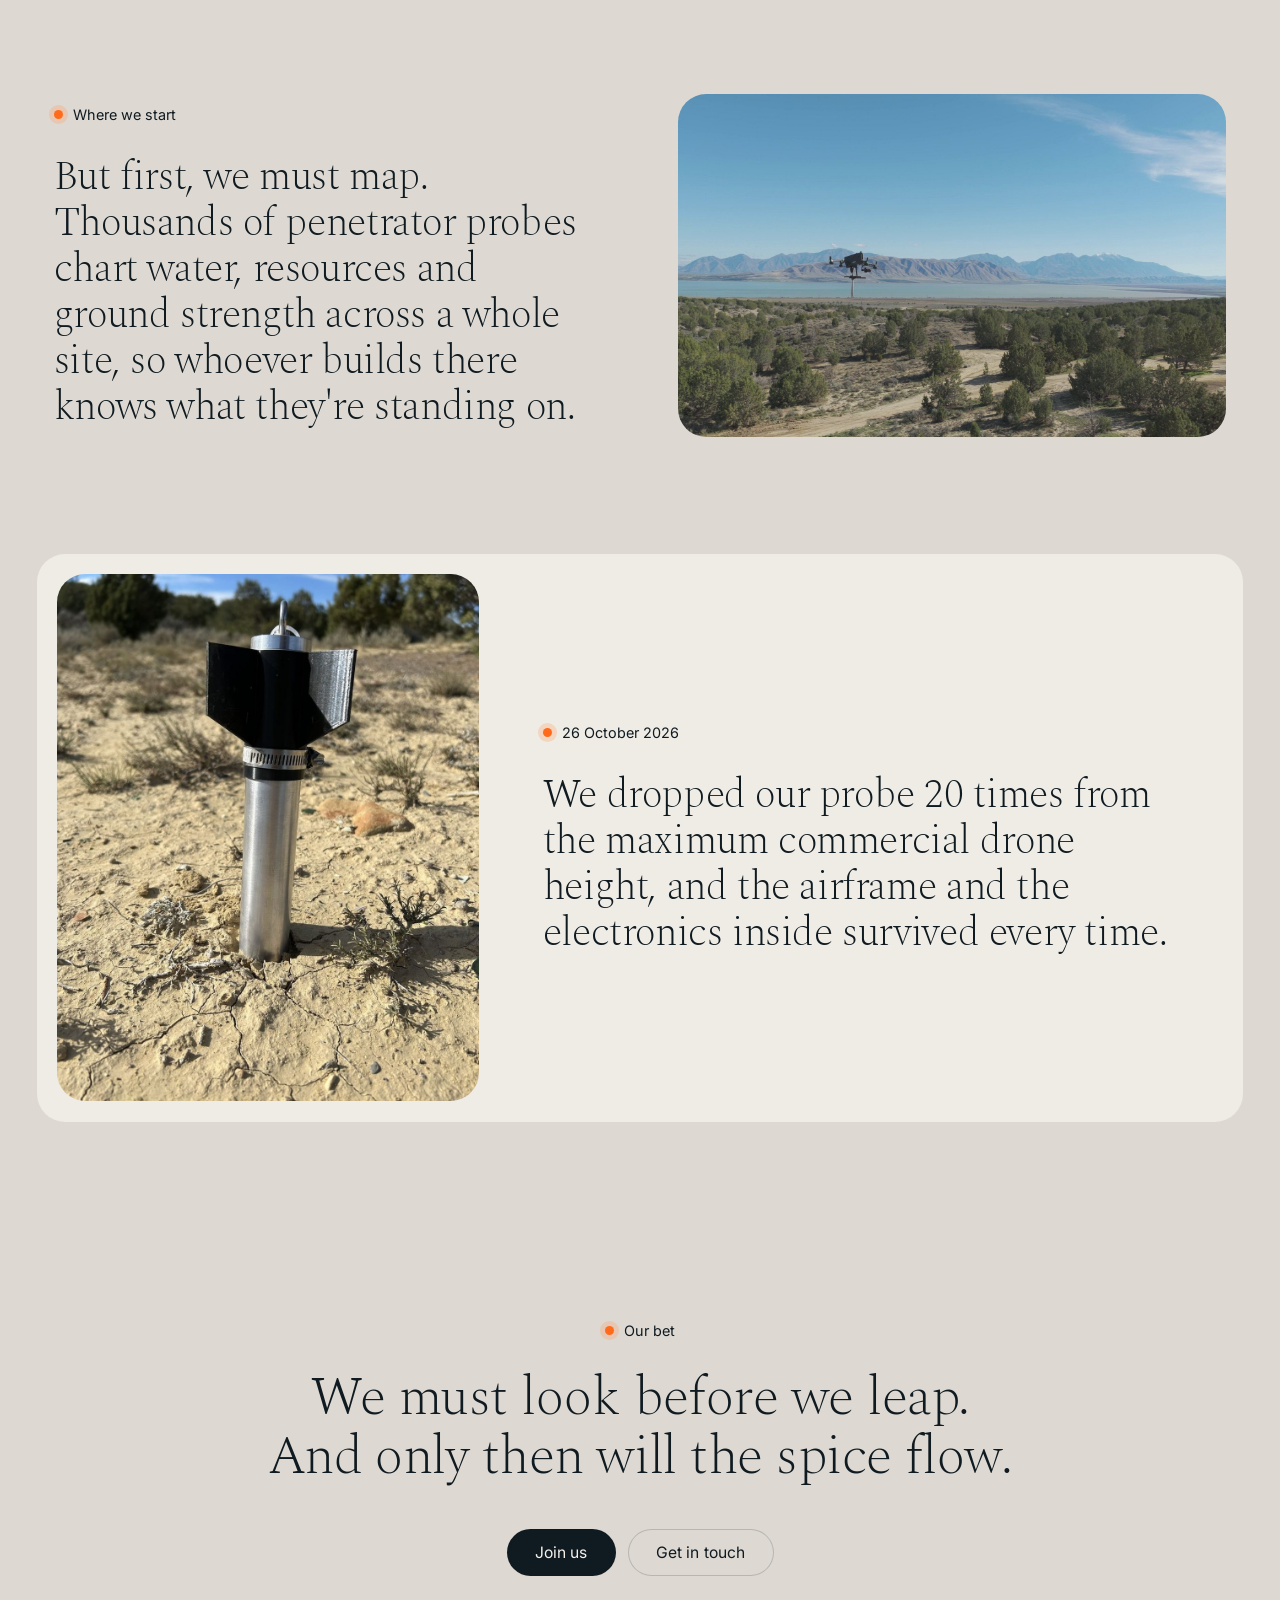
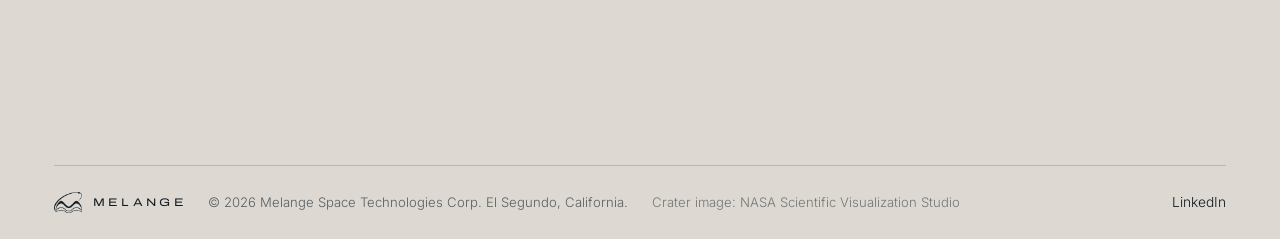
==== commit 2e923bc3: "Type: Spectral for headlines and story; logo wordmark reset in Archivo Expanded caps beside the exis" ====
--- a/index.html
+++ b/index.html
@@ -27,7 +27,7 @@
   <link rel="apple-touch-icon" href="assets/apple-touch-icon.png">
   <link rel="preconnect" href="https://fonts.googleapis.com">
   <link rel="preconnect" href="https://fonts.gstatic.com" crossorigin>
-  <link href="https://fonts.googleapis.com/css2?family=Newsreader:opsz,wght@6..72,200;6..72,300&family=Inter:wght@300;400;500&display=swap" rel="stylesheet">
+  <link href="https://fonts.googleapis.com/css2?family=Spectral:wght@200;300&family=Archivo:wdth,wght@125,300;125,400&family=Inter:wght@300;400;500&display=swap" rel="stylesheet">
   <link rel="preload" as="image" href="assets/shackleton-terrain-2000.webp" imagesrcset="assets/shackleton-terrain-1100.webp 1100w, assets/shackleton-terrain-2000.webp 2000w" imagesizes="(max-width: 820px) 160vw, 100vw">
   <link rel="stylesheet" href="css/style.css">
   <script type="application/ld+json">
@@ -48,7 +48,7 @@
 <body>
 
 <header class="nav" id="nav">
-  <a class="brand" href="./" aria-label="Melange Space home"><span class="logo" role="img" aria-label="Melange"></span></a>
+  <a class="brand" href="./" aria-label="Melange Space home"><span class="logo" role="img" aria-label="Melange"><span class="logo-mark"></span><span class="logo-word" aria-hidden="true">Melange</span></span></a>
   <a class="nav-link" href="careers.html">Careers</a>
   <button class="mode" type="button" aria-label="Switch between day and night mode">
     <svg class="moon" viewBox="0 0 24 24" aria-hidden="true"><path d="M20 14.5A8 8 0 0 1 9.5 4a8 8 0 1 0 10.5 10.5z"/></svg>
@@ -115,7 +115,7 @@
 
 <footer class="footer">
   <div class="footer-inner">
-    <span class="logo" role="img" aria-label="Melange"></span>
+    <span class="logo" role="img" aria-label="Melange"><span class="logo-mark"></span><span class="logo-word" aria-hidden="true">Melange</span></span>
     <p class="copy">&copy; 2026 Melange Space Technologies Corp. El Segundo, California.</p>
     <span class="credit">Crater image: NASA Scientific Visualization Studio</span>
     <a class="foot-link" href="https://www.linkedin.com/company/melange-space/" target="_blank" rel="noopener">LinkedIn</a>
--- a/css/style.css
+++ b/css/style.css
@@ -20,7 +20,8 @@
   --haze-o: .5;
   --tint: #6F7F8A;
   --tint-o: .3;
-  --serif: "Newsreader", "Iowan Old Style", "Times New Roman", serif;
+  --serif: "Spectral", "Iowan Old Style", "Times New Roman", serif;
+  --wordmark: "Archivo", "Inter", system-ui, sans-serif;
   --sans: "Inter", system-ui, -apple-system, "Segoe UI", sans-serif;
   --gutter: clamp(20px, 4.2vw, 64px);
   --radius: clamp(18px, 2.2vw, 30px);
@@ -95,14 +96,29 @@
   margin-bottom: clamp(14px, 1.6vw, 22px);
 }
 
-/* Logo: the white PNG is used as a mask so it takes any colour */
+/* Logo: the mark (white PNG used as a mask, so it takes any colour) and the wordmark set in Archivo Expanded caps */
 .logo {
-  display: block;
-  width: 132px;
-  aspect-ratio: 627 / 135;
+  display: inline-flex;
+  align-items: center;
+  gap: 11px;
+  color: inherit;
+  line-height: 1;
+}
+.logo-mark {
+  width: 34px;
+  aspect-ratio: 184 / 135;
   background: currentColor;
-  -webkit-mask: url(../assets/logo.png) center / contain no-repeat;
-          mask: url(../assets/logo.png) center / contain no-repeat;
+  -webkit-mask: url(../assets/mark.png) center / contain no-repeat;
+          mask: url(../assets/mark.png) center / contain no-repeat;
+}
+.logo-word {
+  font-family: var(--wordmark);
+  font-stretch: 125%;
+  font-weight: 400;
+  font-size: 13px;
+  letter-spacing: .3em;
+  text-transform: uppercase;
+  margin-right: -.3em;
 }
 
 /* Buttons */
@@ -328,7 +344,8 @@
   padding-top: 18px;
 }
 .page + .footer .footer-inner, main + .footer.ruled .footer-inner { border-top: 1px solid var(--line); padding-top: 26px; }
-.footer .logo { width: 100px; }
+.footer .logo-mark { width: 28px; }
+.footer .logo-word { font-size: 11px; }
 .copy { font-size: .82rem; color: var(--ink-soft); }
 .credit { font-size: .82rem; color: var(--ink-soft); opacity: .8; margin-right: auto; }
 .foot-link { font-size: .86rem; text-decoration: none; }
@@ -338,7 +355,8 @@
 @media (max-width: 820px) {
   :root { --terrain-top: 40%; }
   .nav { top: 18px; left: 18px; right: 18px; gap: 14px; padding: 8px 8px 8px 18px; }
-  .logo { width: 100px; }
+  .logo-mark { width: 30px; }
+  .logo-word { font-size: 12px; letter-spacing: .26em; }
   .btn-nav { padding: 9px 16px; font-size: .9rem; }
   .nav-link { font-size: .9rem; }
   .mode { width: 32px; height: 32px; margin: 0 -6px; }
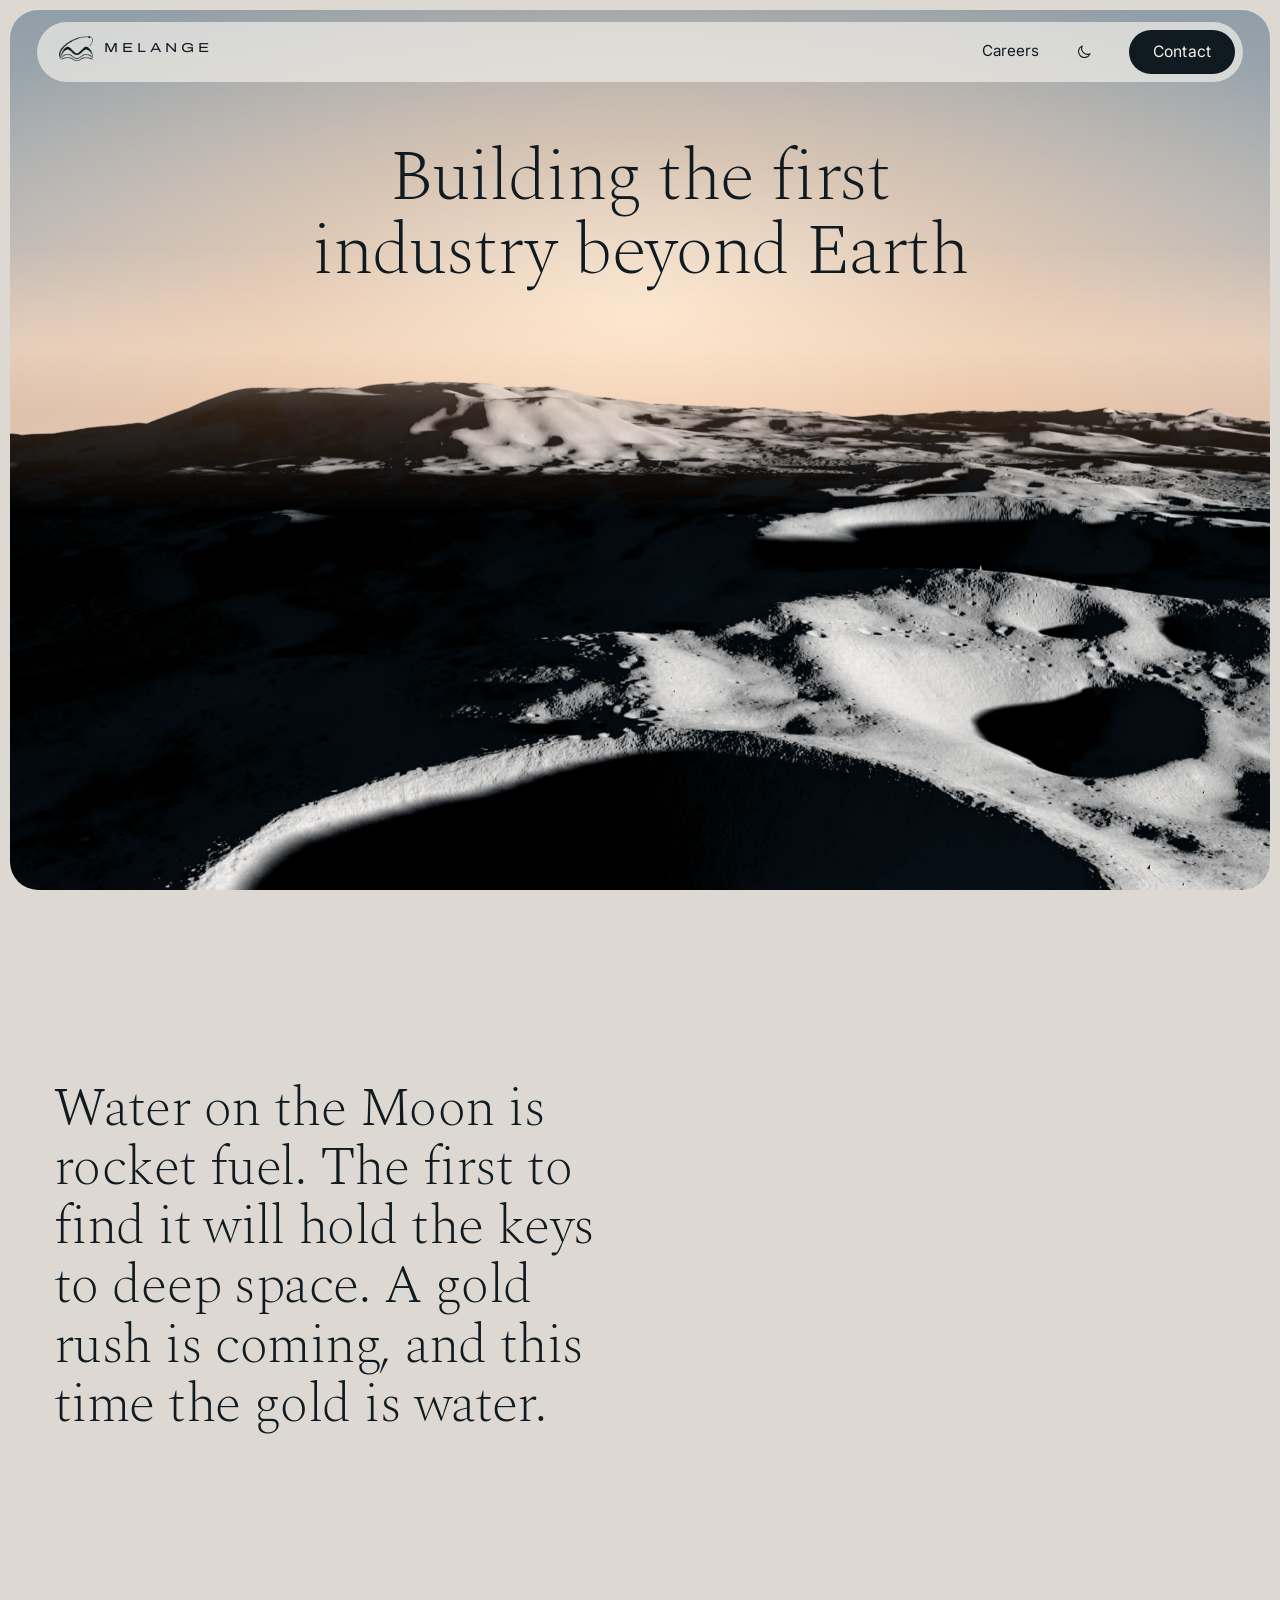
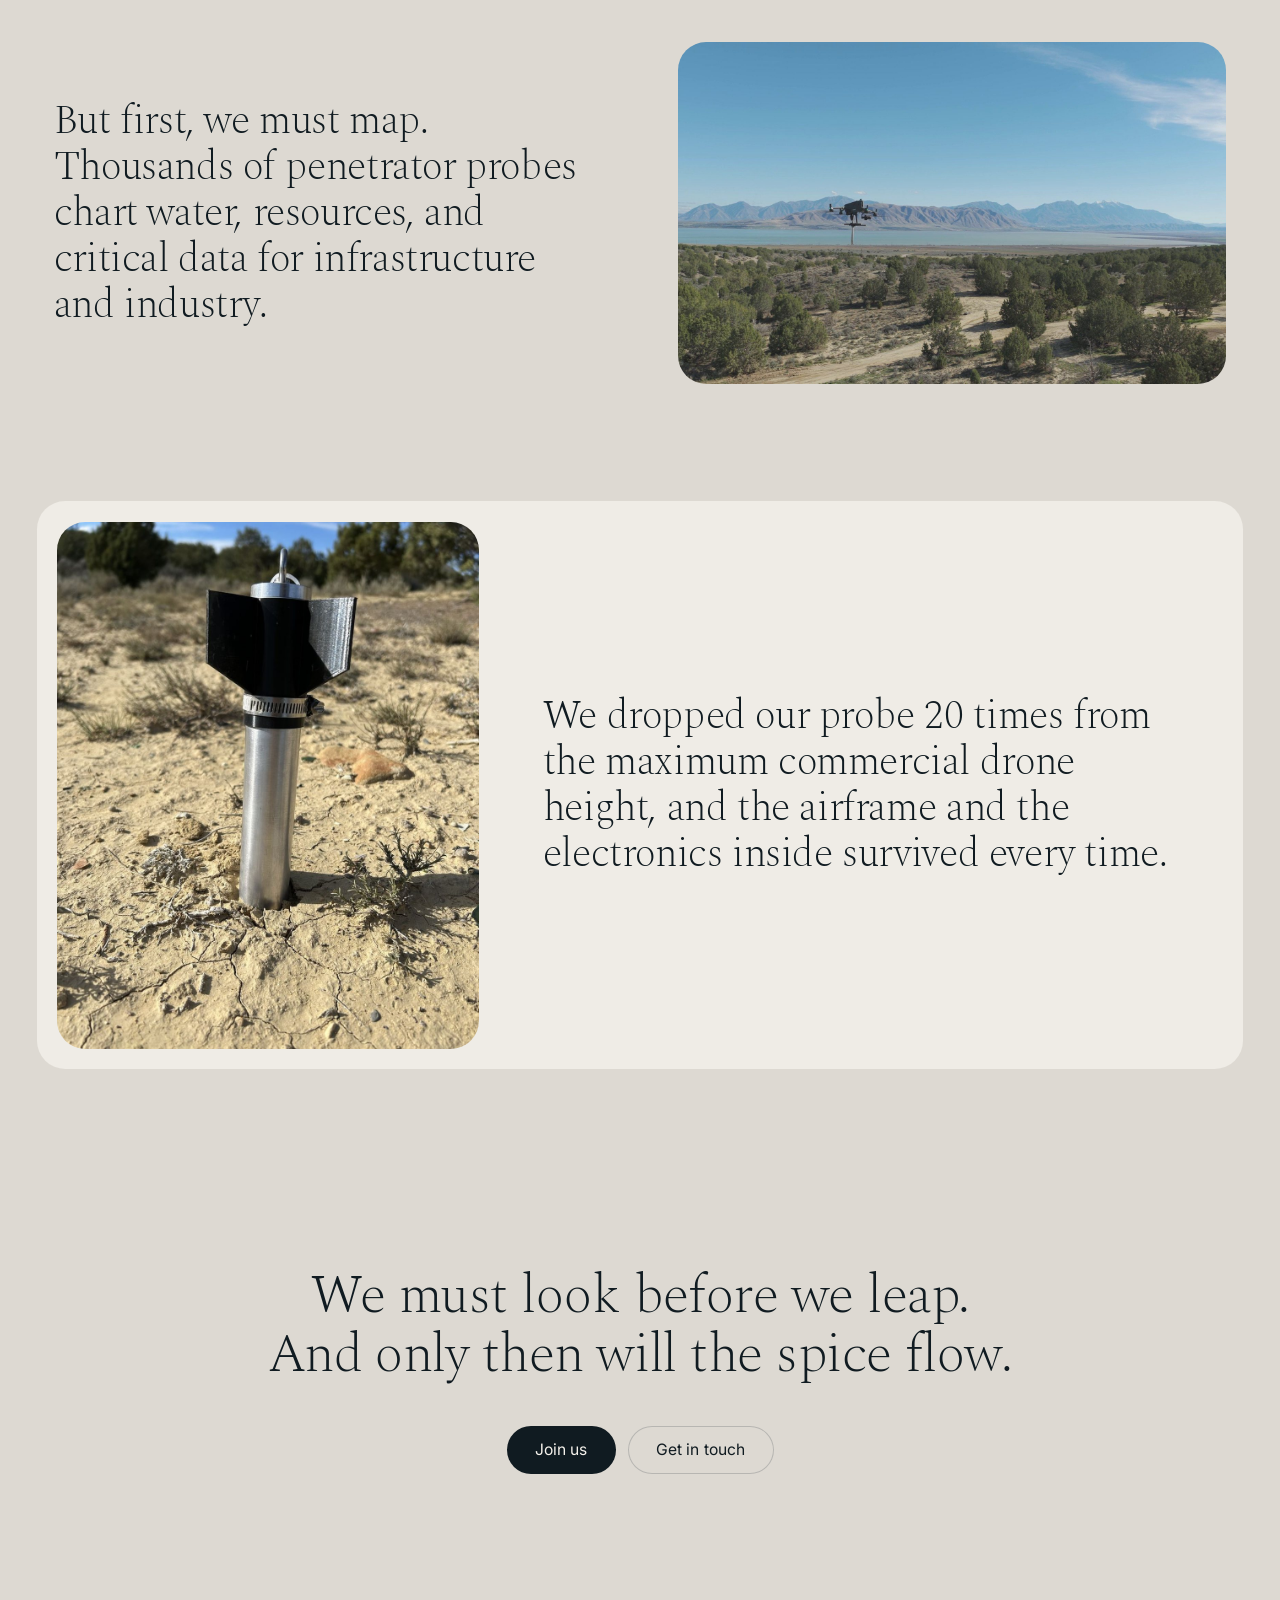
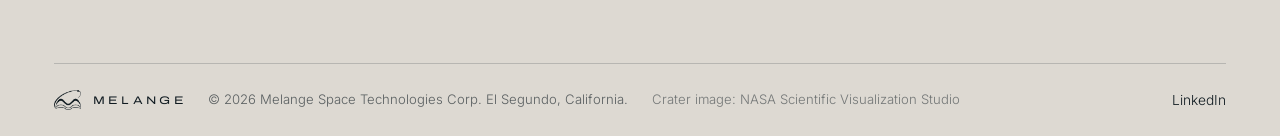
==== commit 40431603: "Home: gold rush line back, shorter map line, small dot labels removed Co-Authored-By: Claude Opus 5." ====
--- a/index.html
+++ b/index.html
@@ -80,14 +80,12 @@
   <section class="story" id="story">
 
     <div class="beat beat-solo reveal">
-      <p class="tag"><span class="dot"></span>The rush</p>
-      <h2 class="statement">Water on the Moon is rocket fuel. The first to find it will hold the keys to deep space. Water is the oil of space, and the rush for it is&nbsp;coming.</h2>
+      <h2 class="statement">Water on the Moon is rocket fuel. The first to find it will hold the keys to deep space. A gold rush is coming, and this time the gold is&nbsp;water.</h2>
     </div>
 
     <div class="beat reveal">
       <div class="beat-text">
-        <p class="tag"><span class="dot"></span>Where we start</p>
-        <h2 class="statement">But first, we must map. Thousands of penetrator probes chart water, resources and ground strength across a whole site, so whoever builds there knows what they're standing&nbsp;on.</h2>
+        <h2 class="statement">But first, we must map. Thousands of penetrator probes chart water, resources, and critical data for infrastructure and&nbsp;industry.</h2>
       </div>
       <figure class="shot shot-wide"><img src="assets/field-drone.jpg" alt="A drone carrying the Melange test probe over a lake and desert hills" loading="lazy" width="1600" height="1000"></figure>
     </div>
@@ -95,13 +93,11 @@
     <div class="proof reveal">
       <figure class="shot shot-tall"><img src="assets/field-probe.jpg" alt="The Melange test probe standing in the ground after a drop" loading="lazy" width="1000" height="1250"></figure>
       <div class="proof-text">
-        <p class="tag"><span class="dot"></span>26 October 2026</p>
         <h2 class="statement">We dropped our probe 20 times from the maximum commercial drone height, and the airframe and the electronics inside survived every&nbsp;time.</h2>
       </div>
     </div>
 
     <div class="closer reveal">
-      <p class="tag"><span class="dot"></span>Our bet</p>
       <h2 class="statement">We must look before we&nbsp;leap.<br>And only then will the spice&nbsp;flow.</h2>
       <div class="actions">
         <a class="btn" href="careers.html">Join us</a>
--- a/css/style.css
+++ b/css/style.css
@@ -468,3 +468,6 @@
 .role-main { display: flex; flex-direction: column; gap: 6px; }
 .role-meta { display: block; white-space: normal; }
 @media (max-width: 820px) { .role-meta { display: block; font-size: .84rem; } }
+
+/* Careers before roles are public */
+.lede { font-size: 1.05rem; color: var(--ink-soft); max-width: 460px; margin-bottom: 22px; }
